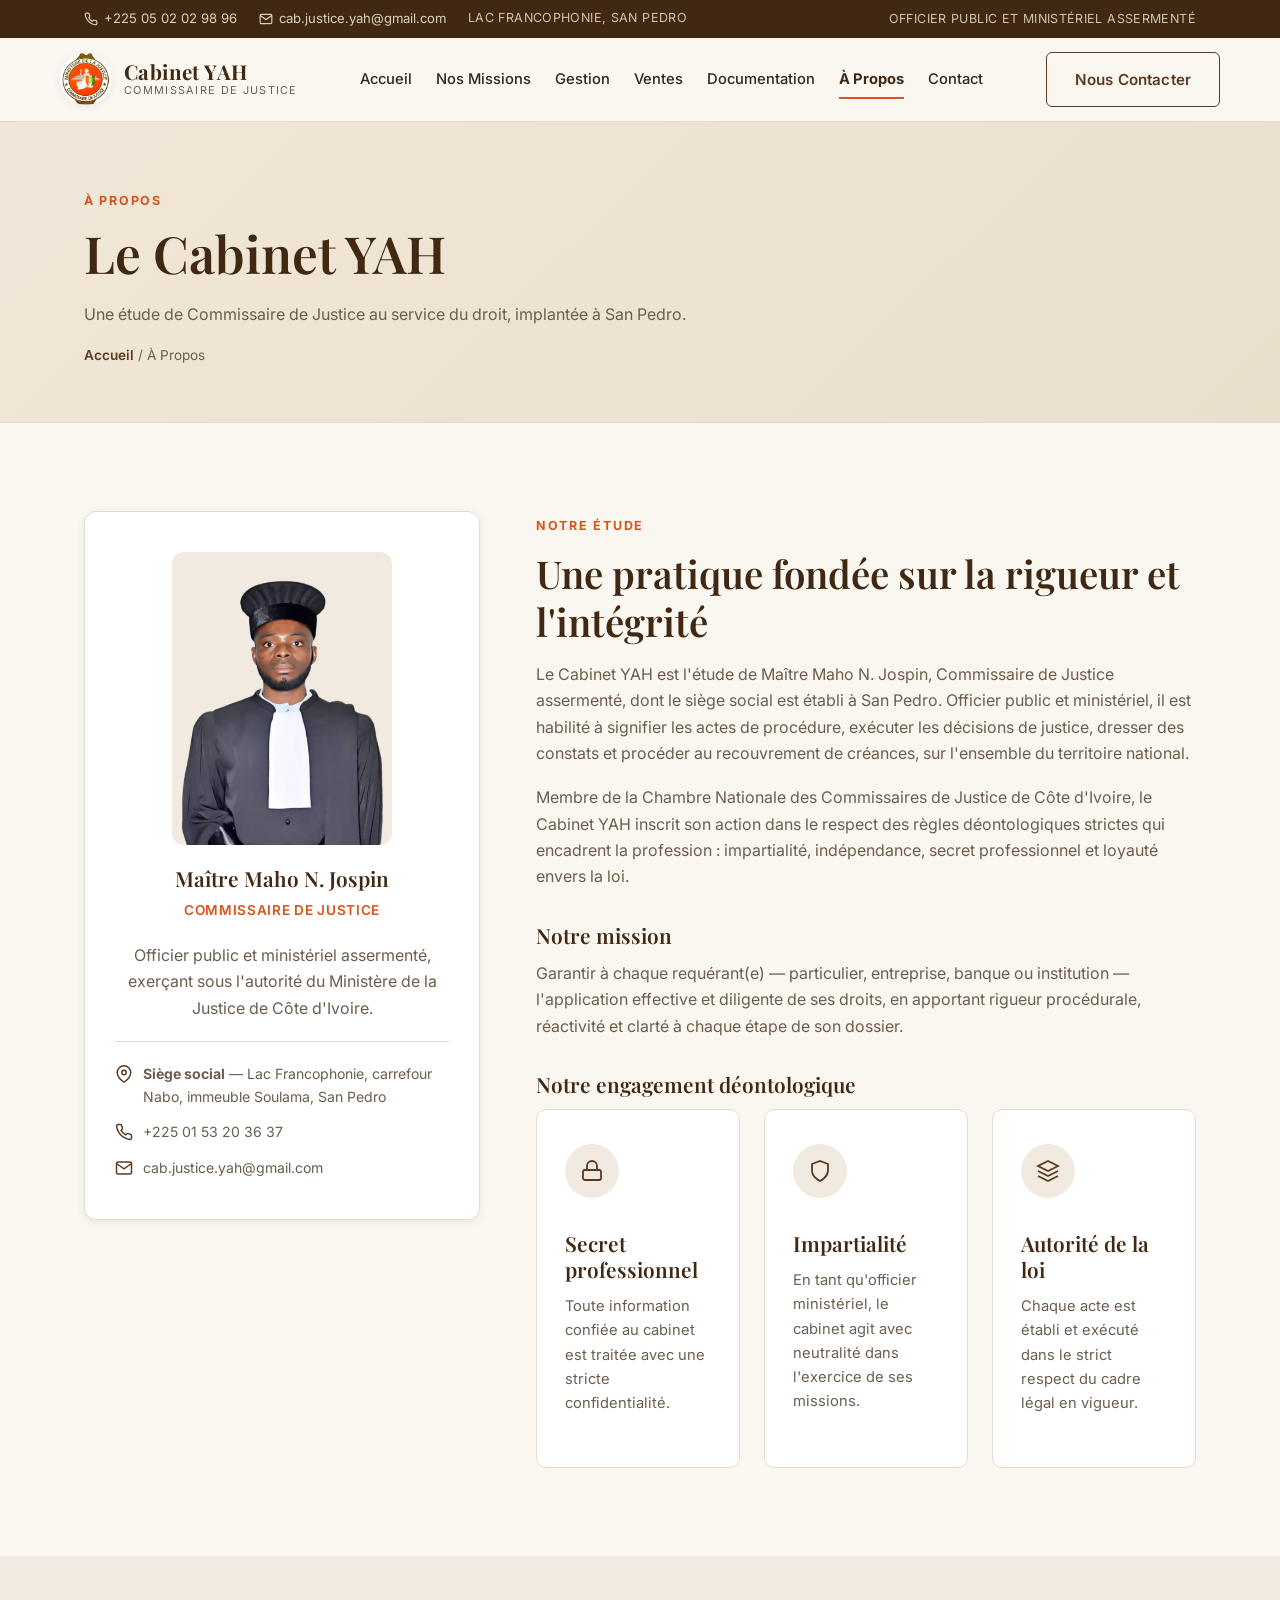
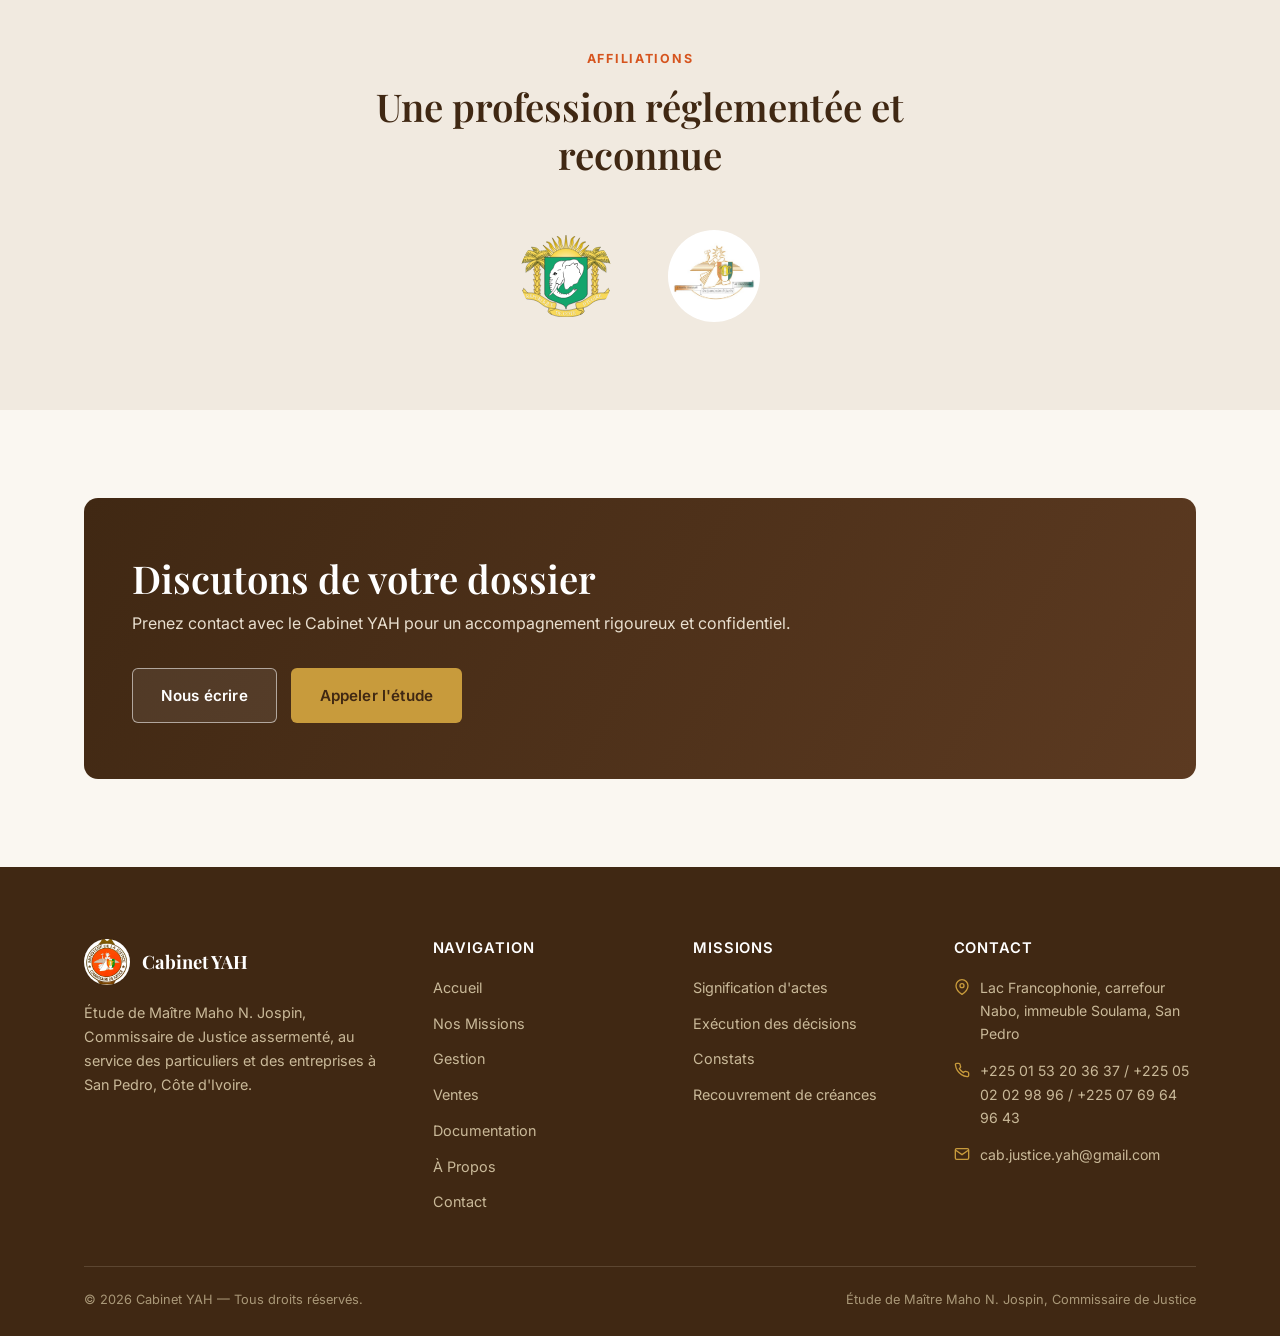
==== a-propos.html @ 153b2699 "Retire le hamburger du desktop et ajoute la page Gestion de Biens - Le menu horizontal redevient la " ====
<!DOCTYPE html>
<html lang="fr">
<head>
<meta charset="UTF-8">
<meta name="viewport" content="width=device-width, initial-scale=1.0">
<title>À Propos — Maître Maho N. Jospin, Commissaire de Justice | Cabinet YAH</title>
<meta name="description" content="Découvrez le Cabinet YAH et Maître Maho N. Jospin, Commissaire de Justice assermenté à San Pedro, membre de la Chambre Nationale des Commissaires de Justice de Côte d'Ivoire.">

<meta property="og:type" content="website">
<meta property="og:site_name" content="Cabinet YAH">
<meta property="og:locale" content="fr_CI">
<meta property="og:title" content="À Propos — Maître Maho N. Jospin, Commissaire de Justice | Cabinet YAH">
<meta property="og:description" content="Découvrez le Cabinet YAH et Maître Maho N. Jospin, Commissaire de Justice assermenté à San Pedro, membre de la Chambre Nationale des Commissaires de Justice de Côte d'Ivoire.">
<meta property="og:image" content="https://othni07.github.io/Cabinet_YAH/assets/img/sceau-ministere-justice.jpeg">
<meta property="og:url" content="https://othni07.github.io/Cabinet_YAH/a-propos.html">
<meta name="twitter:card" content="summary_large_image">
<meta name="twitter:title" content="À Propos — Maître Maho N. Jospin, Commissaire de Justice | Cabinet YAH">
<meta name="twitter:description" content="Découvrez le Cabinet YAH et Maître Maho N. Jospin, Commissaire de Justice assermenté à San Pedro, membre de la Chambre Nationale des Commissaires de Justice de Côte d'Ivoire.">
<meta name="twitter:image" content="https://othni07.github.io/Cabinet_YAH/assets/img/sceau-ministere-justice.jpeg">
<link rel="canonical" href="https://othni07.github.io/Cabinet_YAH/a-propos.html">

<link rel="preconnect" href="https://fonts.googleapis.com">
<link rel="preconnect" href="https://fonts.gstatic.com" crossorigin>
<link href="https://fonts.googleapis.com/css2?family=Playfair+Display:ital,wght@0,500;0,600;0,700;1,500&family=Inter:wght@400;500;600;700&display=swap" rel="stylesheet">

<link rel="icon" href="favicon.ico" sizes="any">
<link rel="icon" type="image/png" sizes="32x32" href="favicon-32x32.png">
<link rel="icon" type="image/png" sizes="16x16" href="favicon-16x16.png">
<link rel="apple-touch-icon" sizes="180x180" href="apple-touch-icon.png">
<link rel="stylesheet" href="css/style.css">
</head>
<body>

<div class="topbar">
  <div class="container">
    <div class="topbar__contacts">
      <a href="tel:+2250502029896">
        <svg width="14" height="14" viewBox="0 0 24 24" fill="none" stroke="currentColor" stroke-width="2"><path d="M22 16.92v3a2 2 0 0 1-2.18 2 19.79 19.79 0 0 1-8.63-3.07 19.5 19.5 0 0 1-6-6 19.79 19.79 0 0 1-3.07-8.67A2 2 0 0 1 4.11 2h3a2 2 0 0 1 2 1.72c.127.96.361 1.903.7 2.81a2 2 0 0 1-.45 2.11L8.09 9.91a16 16 0 0 0 6 6l1.27-1.27a2 2 0 0 1 2.11-.45c.907.339 1.85.573 2.81.7A2 2 0 0 1 22 16.92z"/></svg>
        +225 05 02 02 98 96
      </a>
      <a href="mailto:cab.justice.yah@gmail.com">
        <svg width="14" height="14" viewBox="0 0 24 24" fill="none" stroke="currentColor" stroke-width="2"><path d="M22 6l-10 7L2 6"/><rect x="2" y="4" width="20" height="16" rx="2"/></svg>
        cab.justice.yah@gmail.com
      </a>
      <span class="topbar__badge">Lac Francophonie, San Pedro</span>
    </div>
    <div class="topbar__badge">OFFICIER PUBLIC ET MINISTÉRIEL ASSERMENTÉ</div>
  </div>
</div>

<header class="header">
  <div class="container nav" id="siteNav">
    <a href="index.html" class="brand">
      <img src="assets/img/sceau-ministere-justice.jpeg" alt="Cabinet YAH — Commissaire de Justice" class="brand__seal">
      <span class="brand__text">
        <span class="brand__name">Cabinet YAH</span>
        <span class="brand__tagline">Commissaire de Justice</span>
      </span>
    </a>
    <nav class="nav__links">
      <a href="index.html">Accueil</a>
      <a href="missions.html">Nos Missions</a>
      <a href="gestion.html">Gestion</a>
      <a href="ventes.html">Ventes</a>
      <a href="documentation.html">Documentation</a>
      <a href="a-propos.html">À Propos</a>
      <a href="contact.html">Contact</a>
    </nav>
    <div class="nav__actions">
      <a href="contact.html" class="btn btn--outline">Nous Contacter</a>
    </div>
  </div>
</header>
<nav class="bottom-nav" aria-label="Navigation mobile">
  <div class="bottom-nav__list">
    <a href="index.html" class="bottom-nav__link">
      <svg width="20" height="20" viewBox="0 0 24 24" fill="none" stroke="currentColor" stroke-width="2"><path d="M3 9l9-7 9 7v11a2 2 0 0 1-2 2H5a2 2 0 0 1-2-2z"/><polyline points="9 22 9 12 15 12 15 22"/></svg>
      Accueil
    </a>
    <a href="missions.html" class="bottom-nav__link">
      <svg width="20" height="20" viewBox="0 0 24 24" fill="none" stroke="currentColor" stroke-width="2"><rect x="2" y="7" width="20" height="14" rx="2"/><path d="M16 21V5a2 2 0 0 0-2-2h-4a2 2 0 0 0-2 2v16"/></svg>
      Missions
    </a>
    <a href="gestion.html" class="bottom-nav__link">
      <svg width="20" height="20" viewBox="0 0 24 24" fill="none" stroke="currentColor" stroke-width="2"><path d="M21 2l-2 2m-7.61 7.61a5.5 5.5 0 1 1-7.778 7.778 5.5 5.5 0 0 1 7.777-7.777zm0 0L15.5 7.5m0 0l3 3L22 7l-3-3m-3.5 3.5L19 4"/></svg>
      Gestion
    </a>
    <a href="ventes.html" class="bottom-nav__link">
      <svg width="20" height="20" viewBox="0 0 24 24" fill="none" stroke="currentColor" stroke-width="2"><path d="M3 21h18"/><path d="M12 3v14"/><path d="M4 8l8-5 8 5"/><path d="M6 8v6M18 8v6"/></svg>
      Ventes
    </a>
    <a href="documentation.html" class="bottom-nav__link">
      <svg width="20" height="20" viewBox="0 0 24 24" fill="none" stroke="currentColor" stroke-width="2"><path d="M14 2H6a2 2 0 0 0-2 2v16a2 2 0 0 0 2 2h12a2 2 0 0 0 2-2V8z"/><polyline points="14 2 14 8 20 8"/><line x1="8" y1="13" x2="16" y2="13"/><line x1="8" y1="17" x2="16" y2="17"/></svg>
      Docs
    </a>
    <a href="a-propos.html" class="bottom-nav__link">
      <svg width="20" height="20" viewBox="0 0 24 24" fill="none" stroke="currentColor" stroke-width="2"><path d="M20 21v-2a4 4 0 0 0-4-4H8a4 4 0 0 0-4 4v2"/><circle cx="12" cy="7" r="4"/></svg>
      Propos
    </a>
    <a href="contact.html" class="bottom-nav__link">
      <svg width="20" height="20" viewBox="0 0 24 24" fill="none" stroke="currentColor" stroke-width="2"><path d="M22 16.92v3a2 2 0 0 1-2.18 2 19.79 19.79 0 0 1-8.63-3.07 19.5 19.5 0 0 1-6-6 19.79 19.79 0 0 1-3.07-8.67A2 2 0 0 1 4.11 2h3a2 2 0 0 1 2 1.72c.127.96.361 1.903.7 2.81a2 2 0 0 1-.45 2.11L8.09 9.91a16 16 0 0 0 6 6l1.27-1.27a2 2 0 0 1 2.11-.45c.907.339 1.85.573 2.81.7A2 2 0 0 1 22 16.92z"/></svg>
      Contact
    </a>
  </div>
</nav>


<section class="page-header">
  <div class="container">
    <span class="eyebrow">À Propos</span>
    <h1>Le Cabinet YAH</h1>
    <p style="max-width:640px; margin-top:16px;">Une étude de Commissaire de Justice au service du droit, implantée à San Pedro.</p>
    <div class="breadcrumb"><a href="index.html">Accueil</a> / À Propos</div>
  </div>
</section>

<section class="section">
  <div class="container about-hero">
    <div class="about-card reveal">
      <picture>
        <source srcset="assets/img/maho-jospin-portrait.webp" type="image/webp">
        <img src="assets/img/maho-jospin-portrait.jpg" alt="Maître Maho N. Jospin, Commissaire de Justice" loading="lazy">
      </picture>
      <h3>Maître Maho N. Jospin</h3>
      <p class="about-card__role">Commissaire de Justice</p>
      <p>Officier public et ministériel assermenté, exerçant sous l'autorité du Ministère de la Justice de Côte d'Ivoire.</p>
      <div class="about-card__info">
        <div>
          <svg width="18" height="18" viewBox="0 0 24 24" fill="none" stroke="currentColor" stroke-width="2"><path d="M21 10c0 7-9 13-9 13s-9-6-9-13a9 9 0 0 1 18 0z"/><circle cx="12" cy="10" r="3"/></svg>
          <span><strong>Siège social</strong> — Lac Francophonie, carrefour Nabo, immeuble Soulama, San Pedro</span>
        </div>
        <div>
          <svg width="18" height="18" viewBox="0 0 24 24" fill="none" stroke="currentColor" stroke-width="2"><path d="M22 16.92v3a2 2 0 0 1-2.18 2 19.79 19.79 0 0 1-8.63-3.07 19.5 19.5 0 0 1-6-6 19.79 19.79 0 0 1-3.07-8.67A2 2 0 0 1 4.11 2h3a2 2 0 0 1 2 1.72c.127.96.361 1.903.7 2.81a2 2 0 0 1-.45 2.11L8.09 9.91a16 16 0 0 0 6 6l1.27-1.27a2 2 0 0 1 2.11-.45c.907.339 1.85.573 2.81.7A2 2 0 0 1 22 16.92z"/></svg>
          <span>+225 01 53 20 36 37</span>
        </div>
        <div>
          <svg width="18" height="18" viewBox="0 0 24 24" fill="none" stroke="currentColor" stroke-width="2"><path d="M22 6l-10 7L2 6"/><rect x="2" y="4" width="20" height="16" rx="2"/></svg>
          <span>cab.justice.yah@gmail.com</span>
        </div>
      </div>
    </div>

    <div class="about-body reveal">
      <span class="eyebrow">Notre étude</span>
      <h2>Une pratique fondée sur la rigueur et l'intégrité</h2>
      <p>Le Cabinet YAH est l'étude de Maître Maho N. Jospin, Commissaire de Justice assermenté, dont le siège social est établi à San Pedro. Officier public et ministériel, il est habilité à signifier les actes de procédure, exécuter les décisions de justice, dresser des constats et procéder au recouvrement de créances, sur l'ensemble du territoire national.</p>
      <p>Membre de la Chambre Nationale des Commissaires de Justice de Côte d'Ivoire, le Cabinet YAH inscrit son action dans le respect des règles déontologiques strictes qui encadrent la profession : impartialité, indépendance, secret professionnel et loyauté envers la loi.</p>

      <h3>Notre mission</h3>
      <p>Garantir à chaque requérant(e) — particulier, entreprise, banque ou institution — l'application effective et diligente de ses droits, en apportant rigueur procédurale, réactivité et clarté à chaque étape de son dossier.</p>

      <h3>Notre engagement déontologique</h3>
      <div class="deontology">
        <div class="card">
          <div class="card__icon"><svg width="24" height="24" viewBox="0 0 24 24" fill="none" stroke="currentColor" stroke-width="1.8"><rect x="3" y="11" width="18" height="10" rx="2"/><path d="M7 11V7a5 5 0 0 1 10 0v4"/></svg></div>
          <h3>Secret professionnel</h3>
          <p>Toute information confiée au cabinet est traitée avec une stricte confidentialité.</p>
        </div>
        <div class="card">
          <div class="card__icon"><svg width="24" height="24" viewBox="0 0 24 24" fill="none" stroke="currentColor" stroke-width="1.8"><path d="M12 22s8-4 8-10V5l-8-3-8 3v7c0 6 8 10 8 10z"/></svg></div>
          <h3>Impartialité</h3>
          <p>En tant qu'officier ministériel, le cabinet agit avec neutralité dans l'exercice de ses missions.</p>
        </div>
        <div class="card">
          <div class="card__icon"><svg width="24" height="24" viewBox="0 0 24 24" fill="none" stroke="currentColor" stroke-width="1.8"><path d="M12 2L2 7l10 5 10-5-10-5z"/><path d="M2 17l10 5 10-5"/><path d="M2 12l10 5 10-5"/></svg></div>
          <h3>Autorité de la loi</h3>
          <p>Chaque acte est établi et exécuté dans le strict respect du cadre légal en vigueur.</p>
        </div>
      </div>
    </div>
  </div>
</section>

<section class="section section--alt">
  <div class="container">
    <div class="section-head reveal">
      <span class="eyebrow">Affiliations</span>
      <h2>Une profession réglementée et reconnue</h2>
    </div>
    <div class="affiliations reveal">
      <img src="assets/img/sceau-ministere-justice.svg" alt="Ministère de la Justice de Côte d'Ivoire" loading="lazy">
      <img src="assets/img/logo-chambre-nationale.jpeg" alt="Chambre Nationale des Commissaires de Justice de Côte d'Ivoire" loading="lazy">
    </div>
  </div>
</section>

<section class="section">
  <div class="container">
    <div class="cta-banner reveal">
      <div>
        <h2>Discutons de votre dossier</h2>
        <p>Prenez contact avec le Cabinet YAH pour un accompagnement rigoureux et confidentiel.</p>
      </div>
      <div class="cta-banner__actions">
        <a href="contact.html" class="btn btn--ghost-light">Nous écrire</a>
        <a href="tel:+2250153203637" class="btn" style="background:var(--color-accent); color:var(--color-primary-dark);">Appeler l'étude</a>
      </div>
    </div>
  </div>
</section>

<footer class="footer">
  <div class="container">
    <div class="footer__grid">
      <div>
        <div class="footer__brand">
          <img src="assets/img/sceau-ministere-justice.jpeg" alt="Cabinet YAH" loading="lazy">
          <strong>Cabinet YAH</strong>
        </div>
        <p>Étude de Maître Maho N. Jospin, Commissaire de Justice assermenté, au service des particuliers et des entreprises à San Pedro, Côte d'Ivoire.</p>
      </div>
      <div>
        <h4>Navigation</h4>
        <div class="footer__links">
          <a href="index.html">Accueil</a>
          <a href="missions.html">Nos Missions</a>
          <a href="gestion.html">Gestion</a>
          <a href="ventes.html">Ventes</a>
          <a href="documentation.html">Documentation</a>
          <a href="a-propos.html">À Propos</a>
          <a href="contact.html">Contact</a>
        </div>
      </div>
      <div>
        <h4>Missions</h4>
        <div class="footer__links">
          <a href="missions.html#signification">Signification d'actes</a>
          <a href="missions.html#execution">Exécution des décisions</a>
          <a href="missions.html#constats">Constats</a>
          <a href="missions.html#recouvrement">Recouvrement de créances</a>
        </div>
      </div>
      <div>
        <h4>Contact</h4>
        <ul class="footer__contact">
          <li><svg width="16" height="16" viewBox="0 0 24 24" fill="none" stroke="currentColor" stroke-width="2"><path d="M21 10c0 7-9 13-9 13s-9-6-9-13a9 9 0 0 1 18 0z"/><circle cx="12" cy="10" r="3"/></svg> Lac Francophonie, carrefour Nabo, immeuble Soulama, San Pedro</li>
          <li><svg width="16" height="16" viewBox="0 0 24 24" fill="none" stroke="currentColor" stroke-width="2"><path d="M22 16.92v3a2 2 0 0 1-2.18 2 19.79 19.79 0 0 1-8.63-3.07 19.5 19.5 0 0 1-6-6 19.79 19.79 0 0 1-3.07-8.67A2 2 0 0 1 4.11 2h3a2 2 0 0 1 2 1.72c.127.96.361 1.903.7 2.81a2 2 0 0 1-.45 2.11L8.09 9.91a16 16 0 0 0 6 6l1.27-1.27a2 2 0 0 1 2.11-.45c.907.339 1.85.573 2.81.7A2 2 0 0 1 22 16.92z"/></svg> +225 01 53 20 36 37 / +225 05 02 02 98 96 / +225 07 69 64 96 43</li>
          <li><svg width="16" height="16" viewBox="0 0 24 24" fill="none" stroke="currentColor" stroke-width="2"><path d="M22 6l-10 7L2 6"/><rect x="2" y="4" width="20" height="16" rx="2"/></svg> cab.justice.yah@gmail.com</li>
        </ul>
      </div>
    </div>
    <div class="footer__bottom">
      <span>© <span id="year"></span> Cabinet YAH — Tous droits réservés.</span>
      <span>Étude de Maître Maho N. Jospin, Commissaire de Justice</span>
    </div>
  </div>
</footer>

<script src="js/main.js"></script>
</body>
</html>
---- css/style.css ----
/* =========================================================
   Cabinet YAH — Étude de Commissaire de Justice
   Feuille de style principale
   (polices Google Fonts chargées via <link> dans le <head> de chaque page)
   ========================================================= */

:root {
  /* Palette inspirée de la carte de visite du cabinet */
  --color-bg: #FAF7F1;
  --color-bg-alt: #F1EAE0;
  --color-surface: #FFFFFF;
  --color-primary: #5C3A21;
  --color-primary-dark: #402813;
  --color-primary-light: #7A5233;
  --color-accent: #C89B3C;
  --color-accent-orange: #D6541E;
  --color-green: #148B4B;
  --color-text: #2E2620;
  --color-text-muted: #6B5E4F;
  --color-border: #E3DACB;

  --font-heading: 'Playfair Display', Georgia, serif;
  --font-body: 'Inter', -apple-system, BlinkMacSystemFont, 'Segoe UI', sans-serif;

  --container-w: 1160px;
  --radius: 6px;
  --shadow-sm: 0 2px 8px rgba(64, 40, 19, 0.08);
  --shadow-md: 0 8px 30px rgba(64, 40, 19, 0.12);
  --transition: 0.25s ease;
}

* { box-sizing: border-box; margin: 0; padding: 0; }

html { scroll-behavior: smooth; }

body {
  font-family: var(--font-body);
  color: var(--color-text);
  background: var(--color-bg);
  line-height: 1.65;
  -webkit-font-smoothing: antialiased;
}

img { max-width: 100%; display: block; }

a { color: inherit; text-decoration: none; }

ul { list-style: none; }

.container {
  width: 100%;
  max-width: var(--container-w);
  margin: 0 auto;
  padding: 0 24px;
}

h1, h2, h3, h4 {
  font-family: var(--font-heading);
  color: var(--color-primary-dark);
  font-weight: 600;
  line-height: 1.25;
}

h1 { font-size: clamp(2.2rem, 4vw, 3.4rem); }
h2 { font-size: clamp(1.7rem, 3vw, 2.4rem); }
h3 { font-size: 1.3rem; }

p { color: var(--color-text-muted); }

.eyebrow {
  display: inline-block;
  font-family: var(--font-body);
  font-size: 0.78rem;
  font-weight: 700;
  letter-spacing: 0.14em;
  text-transform: uppercase;
  color: var(--color-accent-orange);
  margin-bottom: 12px;
}

.section {
  padding: 88px 0;
}

.section--alt {
  background: var(--color-bg-alt);
}

.section-head {
  max-width: 640px;
  margin: 0 auto 52px;
  text-align: center;
}

.section-head p { margin-top: 14px; }

/* ---------- Buttons ---------- */
.btn {
  display: inline-flex;
  align-items: center;
  gap: 8px;
  padding: 14px 28px;
  border-radius: var(--radius);
  font-family: var(--font-body);
  font-weight: 600;
  font-size: 0.95rem;
  letter-spacing: 0.01em;
  border: 1px solid transparent;
  cursor: pointer;
  transition: all var(--transition), transform 0.25s ease, box-shadow 0.25s ease;
}
.btn:hover { transform: translateY(-3px); box-shadow: var(--shadow-md); }
.btn:active { transform: translateY(-1px); }

.btn--primary {
  background: var(--color-primary);
  color: #fff;
}
.btn--primary:hover { background: var(--color-primary-dark); }

.btn--outline {
  background: transparent;
  border-color: var(--color-primary);
  color: var(--color-primary);
}
.btn--outline:hover { background: var(--color-primary); color: #fff; }

.btn--ghost-light {
  background: rgba(255,255,255,0.08);
  border-color: rgba(255,255,255,0.55);
  color: #fff;
}
.btn--ghost-light:hover { background: rgba(255,255,255,0.18); }

/* ---------- Top info bar ---------- */
.topbar {
  background: var(--color-primary-dark);
  color: #E9DFCF;
  font-size: 0.82rem;
}
.topbar .container {
  display: flex;
  justify-content: space-between;
  align-items: center;
  padding-top: 8px;
  padding-bottom: 8px;
  gap: 16px;
  flex-wrap: wrap;
}
.topbar__contacts { display: flex; gap: 22px; flex-wrap: wrap; }
.topbar__contacts a { display: inline-flex; align-items: center; gap: 6px; opacity: 0.92; transition: opacity var(--transition); }
.topbar__contacts a:hover { opacity: 1; color: var(--color-accent); }
.topbar__badge { opacity: 0.85; letter-spacing: 0.03em; font-size: 0.78rem; text-transform: uppercase; }

/* ---------- Header / Nav ---------- */
.header {
  position: sticky;
  top: 0;
  z-index: 100;
  background: rgba(250, 247, 241, 0.92);
  backdrop-filter: blur(8px);
  border-bottom: 1px solid var(--color-border);
  transition: box-shadow 0.3s ease, padding 0.3s ease;
}
.header.is-scrolled { box-shadow: var(--shadow-sm); }
.header.is-scrolled .nav { padding: 8px 0; }
.header.is-scrolled .brand__seal { width: 42px; height: 42px; }

.nav {
  display: flex;
  align-items: center;
  justify-content: space-between;
  padding: 14px 0;
  transition: padding 0.3s ease;
}

.brand {
  display: flex;
  align-items: center;
  gap: 12px;
}
.brand__seal {
  width: 52px;
  height: 52px;
  border-radius: 50%;
  object-fit: cover;
  box-shadow: var(--shadow-sm);
  transition: width 0.3s ease, height 0.3s ease, transform 0.4s ease;
}
.brand:hover .brand__seal { transform: rotate(-8deg) scale(1.05); }
.brand__text { display: flex; flex-direction: column; line-height: 1.1; }
.brand__name {
  font-family: var(--font-heading);
  font-weight: 700;
  font-size: 1.28rem;
  color: var(--color-primary-dark);
  letter-spacing: 0.02em;
}
.brand__tagline {
  font-size: 0.68rem;
  letter-spacing: 0.12em;
  text-transform: uppercase;
  color: var(--color-text-muted);
  margin-top: 2px;
}

.nav__links {
  display: flex;
  align-items: center;
  gap: 24px;
}
.nav__links a {
  font-size: 0.92rem;
  font-weight: 500;
  color: var(--color-text);
  position: relative;
  padding: 4px 0;
  transition: color var(--transition);
}
.nav__links a::before {
  content: '';
  position: absolute;
  left: 0; right: 100%; bottom: -4px;
  height: 2px;
  background: var(--color-primary);
  transition: right 0.28s ease;
}
.nav__links a:hover::before { right: 0; }
.nav__links a:hover { color: var(--color-primary); }
.nav__links a.active { color: var(--color-primary-dark); font-weight: 700; }
.nav__links a.active::after {
  content: '';
  position: absolute;
  left: 0; right: 0; bottom: -4px;
  height: 2px;
  background: var(--color-accent-orange);
}
.nav__links a.active::before { display: none; }

.nav__actions { display: flex; align-items: center; gap: 18px; }

/* ---------- Hero ---------- */
.hero {
  position: relative;
  overflow: hidden;
  background: linear-gradient(135deg, #FAF7F1 0%, #F1E7D8 55%, #EADFCB 100%);
  background-size: 200% 200%;
  padding: 90px 0 100px;
  animation: heroGradient 16s ease infinite;
}
.hero__watermark {
  position: absolute;
  right: -60px;
  top: 50%;
  width: 480px;
  opacity: 0.07;
  pointer-events: none;
  animation: floatWatermark 8s ease-in-out infinite;
}
.hero .container {
  display: grid;
  grid-template-columns: 1.15fr 0.85fr;
  gap: 56px;
  align-items: center;
  position: relative;
  z-index: 1;
}
.hero__subtitle {
  font-size: 1.08rem;
  margin: 20px 0 34px;
  max-width: 520px;
}
.hero__actions { display: flex; gap: 16px; flex-wrap: wrap; }

.hero .eyebrow,
.hero h1,
.hero__subtitle,
.hero__actions,
.hero__panel {
  opacity: 0;
  animation: fadeInUp 0.75s ease forwards;
}
.hero .eyebrow { animation-delay: 0.05s; }
.hero h1 { animation-delay: 0.16s; }
.hero__subtitle { animation-delay: 0.3s; }
.hero__actions { animation-delay: 0.44s; }
.hero__panel { animation-delay: 0.36s; }

@keyframes fadeInUp {
  from { opacity: 0; transform: translateY(22px); }
  to { opacity: 1; transform: translateY(0); }
}
@keyframes floatWatermark {
  0%, 100% { transform: translateY(-50%) translateY(0); }
  50% { transform: translateY(-50%) translateY(-16px); }
}
@keyframes heroGradient {
  0%, 100% { background-position: 0% 50%; }
  50% { background-position: 100% 50%; }
}

.hero__panel {
  background: var(--color-surface);
  border: 1px solid var(--color-border);
  border-radius: 12px;
  padding: 36px 32px;
  box-shadow: var(--shadow-md);
  position: relative;
}
.hero__panel::before {
  content: '';
  position: absolute;
  inset: 10px;
  border: 1px solid var(--color-accent);
  border-radius: 8px;
  opacity: 0.35;
  pointer-events: none;
}
.hero__panel img {
  width: 100%;
  max-width: 160px;
  aspect-ratio: 3 / 4;
  margin: 0 auto 18px;
  border-radius: 10px;
  background: var(--color-bg-alt);
  object-fit: cover;
  object-position: top center;
}
.hero__panel h3 {
  text-align: center;
  font-size: 1.15rem;
}
.hero__panel-role {
  text-align: center;
  color: var(--color-accent-orange);
  font-weight: 600;
  font-size: 0.85rem;
  letter-spacing: 0.05em;
  text-transform: uppercase;
  margin: 6px 0 20px;
}
.hero__panel-list { display: flex; flex-direction: column; gap: 12px; }
.hero__panel-list li {
  display: flex;
  gap: 10px;
  align-items: flex-start;
  font-size: 0.88rem;
  color: var(--color-text-muted);
}
.hero__panel-list svg { flex-shrink: 0; margin-top: 2px; color: var(--color-accent-orange); }

/* ---------- Trust bar ---------- */
.trustbar {
  background: var(--color-primary-dark);
  padding: 26px 0;
}
.trustbar .container {
  display: flex;
  align-items: center;
  justify-content: center;
  gap: 48px;
  flex-wrap: wrap;
}
.trustbar__item {
  display: flex;
  align-items: center;
  gap: 12px;
  color: #E9DFCF;
  font-size: 0.86rem;
  font-weight: 500;
}
.trustbar__item img { width: 34px; height: 34px; border-radius: 50%; object-fit: cover; }

/* ---------- Intro split ---------- */
.split {
  display: grid;
  grid-template-columns: 0.9fr 1.1fr;
  gap: 64px;
  align-items: center;
}
.split__media {
  background: var(--color-surface);
  border: 1px solid var(--color-border);
  border-radius: 12px;
  padding: 48px;
  display: flex;
  align-items: center;
  justify-content: center;
  box-shadow: var(--shadow-sm);
}
.split__media img { width: 100%; max-width: 260px; }
.split__body h2 { margin-bottom: 18px; }
.split__body p { margin-bottom: 16px; }
.split__list { margin-top: 22px; display: flex; flex-direction: column; gap: 14px; }
.split__list li { display: flex; gap: 12px; align-items: flex-start; color: var(--color-text); font-weight: 500; }
.split__list svg { flex-shrink: 0; margin-top: 3px; color: var(--color-green); }

/* ---------- Cards grid (services) ---------- */
.grid {
  display: grid;
  grid-template-columns: repeat(3, 1fr);
  gap: 28px;
}
.card {
  background: var(--color-surface);
  border: 1px solid var(--color-border);
  border-radius: 10px;
  padding: 34px 28px;
  transition: transform var(--transition), box-shadow var(--transition), border-color var(--transition);
}
.card:hover {
  transform: translateY(-6px);
  box-shadow: var(--shadow-md);
  border-color: var(--color-accent);
}
.card__icon {
  width: 54px;
  height: 54px;
  border-radius: 50%;
  background: var(--color-bg-alt);
  display: flex;
  align-items: center;
  justify-content: center;
  color: var(--color-primary);
  margin-bottom: 20px;
  transition: transform 0.35s ease, background 0.35s ease, color 0.35s ease;
}
.card:hover .card__icon {
  transform: scale(1.1) rotate(-6deg);
  background: var(--color-primary);
  color: #fff;
}
.card h3 { margin-bottom: 10px; }
.card p { font-size: 0.92rem; margin-bottom: 16px; }
.card__link { font-size: 0.86rem; font-weight: 600; color: var(--color-accent-orange); display: inline-flex; align-items: center; gap: 6px; transition: gap 0.25s ease; }
.card__link:hover { text-decoration: underline; gap: 10px; }

/* ---------- Values ---------- */
.values {
  display: grid;
  grid-template-columns: repeat(4, 1fr);
  gap: 28px;
}
.value {
  text-align: center;
  padding: 20px;
}
.value__icon {
  width: 64px;
  height: 64px;
  margin: 0 auto 18px;
  border-radius: 50%;
  border: 1px solid var(--color-accent);
  display: flex;
  align-items: center;
  justify-content: center;
  color: var(--color-accent-orange);
  transition: transform 0.35s ease, background 0.35s ease, box-shadow 0.35s ease;
}
.value:hover .value__icon {
  transform: scale(1.1);
  background: var(--color-accent-orange);
  color: #fff;
  box-shadow: var(--shadow-sm);
}
.value h3 { font-size: 1.08rem; margin-bottom: 8px; }
.value p { font-size: 0.88rem; }

/* ---------- CTA banner ---------- */
.cta-banner {
  background: linear-gradient(120deg, var(--color-primary-dark), var(--color-primary), var(--color-primary-dark));
  background-size: 200% 200%;
  animation: heroGradient 10s ease infinite;
  border-radius: 14px;
  padding: 56px 48px;
  display: flex;
  align-items: center;
  justify-content: space-between;
  gap: 32px;
  flex-wrap: wrap;
}
.cta-banner h2 { color: #fff; margin-bottom: 8px; }
.cta-banner p { color: #E9DFCF; }
.cta-banner__actions { display: flex; gap: 14px; flex-wrap: wrap; }

/* ---------- Featured service banner ---------- */
.featured-service {
  display: flex;
  align-items: center;
  gap: 40px;
  background: linear-gradient(135deg, var(--color-primary-dark), var(--color-primary));
  border-radius: 16px;
  padding: 48px;
}
.featured-service__icon {
  flex-shrink: 0;
  width: 84px;
  height: 84px;
  border-radius: 50%;
  background: rgba(255, 255, 255, 0.12);
  display: flex;
  align-items: center;
  justify-content: center;
  color: var(--color-accent);
}
.featured-service__body .eyebrow { color: var(--color-accent); }
.featured-service__body h2 { color: #fff; margin: 10px 0 14px; }
.featured-service__body p { color: #E9DFCF; margin-bottom: 24px; max-width: 620px; }

/* ---------- Page header (interior pages) ---------- */
.page-header {
  background: linear-gradient(135deg, #F1E7D8, #EADFCB);
  padding: 64px 0 56px;
  border-bottom: 1px solid var(--color-border);
}
.page-header .eyebrow { margin-bottom: 10px; }
.breadcrumb {
  margin-top: 16px;
  font-size: 0.85rem;
  color: var(--color-text-muted);
}
.breadcrumb a { color: var(--color-primary); font-weight: 600; }

/* ---------- Documentation articles (chargés dynamiquement) ---------- */
.doc-article + .doc-article {
  margin-top: 56px;
  padding-top: 56px;
  border-top: 1px solid var(--color-border);
}
.doc-article__date {
  font-size: 0.82rem;
  color: var(--color-text-muted);
  text-transform: uppercase;
  letter-spacing: 0.04em;
  margin-top: -8px;
  margin-bottom: 20px;
}

/* ---------- Empty state (ventes) ---------- */
.empty-state {
  max-width: 560px;
  margin: 0 auto;
  text-align: center;
  background: var(--color-surface);
  border: 1px dashed var(--color-border);
  border-radius: 12px;
  padding: 56px 40px;
}
.empty-state__icon {
  width: 68px;
  height: 68px;
  margin: 0 auto 22px;
  border-radius: 50%;
  background: var(--color-bg-alt);
  color: var(--color-accent-orange);
  display: flex;
  align-items: center;
  justify-content: center;
}
.empty-state h3 { margin-bottom: 12px; }
.empty-state p { margin-bottom: 26px; }

/* ---------- Sale item cards (ventes) ---------- */
.grid--2 { grid-template-columns: repeat(2, 1fr); max-width: 860px; margin: 0 auto; }
.sale-card {
  background: var(--color-surface);
  border: 1px solid var(--color-border);
  border-radius: 10px;
  overflow: hidden;
  display: flex;
  flex-direction: column;
  transition: transform var(--transition), box-shadow var(--transition), border-color var(--transition);
}
.sale-card:hover {
  transform: translateY(-6px);
  box-shadow: var(--shadow-md);
  border-color: var(--color-accent);
}
.sale-card__media {
  position: relative;
  height: 170px;
  background: var(--color-bg-alt);
}
.sale-card__media img { width: 100%; height: 100%; object-fit: cover; display: block; }
.sale-card__type {
  position: absolute;
  top: 12px;
  left: 12px;
  background: var(--color-primary-dark);
  color: #fff;
  font-size: 0.7rem;
  font-weight: 700;
  letter-spacing: 0.04em;
  text-transform: uppercase;
  padding: 5px 11px;
  border-radius: 20px;
}
.sale-card__body {
  padding: 26px 24px;
  display: flex;
  flex-direction: column;
  flex: 1;
}
.sale-card__body h3 { margin-bottom: 8px; }
.sale-card__body p { font-size: 0.9rem; }
.sale-card__meta {
  display: flex;
  justify-content: space-between;
  margin: 18px 0 22px;
  padding-top: 18px;
  border-top: 1px solid var(--color-border);
}
.sale-card__meta div { display: flex; flex-direction: column; gap: 4px; }
.sale-card__meta strong { font-size: 0.7rem; font-weight: 600; text-transform: uppercase; letter-spacing: 0.04em; color: var(--color-text-muted); }
.sale-card__meta span { font-weight: 700; color: var(--color-primary-dark); }
.sale-card__body .btn { margin-top: auto; }
.sale-note {
  text-align: center;
  font-size: 0.82rem;
  color: var(--color-text-muted);
  font-style: italic;
  margin-bottom: 32px;
}

/* ---------- Missions list ---------- */
.mission {
  display: grid;
  grid-template-columns: 90px 1fr;
  gap: 28px;
  padding: 36px 0;
  border-bottom: 1px solid var(--color-border);
}
.mission:last-child { border-bottom: none; }
.mission:hover .mission__num { color: var(--color-accent-orange); transform: translateX(4px); }
.mission__num {
  font-family: var(--font-heading);
  font-size: 2.4rem;
  color: var(--color-accent);
  font-weight: 700;
  line-height: 1;
  display: inline-block;
  transition: color 0.3s ease, transform 0.3s ease;
}
.mission h3 { margin-bottom: 10px; }
.mission p { margin-bottom: 12px; }
.mission ul { display: flex; flex-direction: column; gap: 8px; }
.mission .card__link { margin-top: 14px; }
.mission ul li {
  display: flex;
  gap: 10px;
  font-size: 0.92rem;
  color: var(--color-text-muted);
}
.mission ul li svg { flex-shrink: 0; margin-top: 4px; color: var(--color-green); }

/* ---------- About page ---------- */
.about-hero {
  display: grid;
  grid-template-columns: 0.75fr 1.25fr;
  gap: 56px;
  align-items: start;
}
.about-card {
  background: var(--color-surface);
  border: 1px solid var(--color-border);
  border-radius: 12px;
  padding: 40px 30px;
  text-align: center;
  box-shadow: var(--shadow-sm);
  position: sticky;
  top: 100px;
}
.about-card img {
  width: 100%;
  max-width: 220px;
  aspect-ratio: 3 / 4;
  margin: 0 auto 20px;
  border-radius: 12px;
  background: var(--color-bg-alt);
  object-fit: cover;
  object-position: top center;
}
.about-card__role { color: var(--color-accent-orange); font-size: 0.85rem; font-weight: 600; text-transform: uppercase; letter-spacing: 0.05em; margin: 8px 0 20px; }
.about-card__info { text-align: left; display: flex; flex-direction: column; gap: 12px; font-size: 0.88rem; margin-top: 20px; border-top: 1px solid var(--color-border); padding-top: 20px; }
.about-card__info div { display: flex; gap: 10px; align-items: flex-start; color: var(--color-text-muted); }
.about-card__info svg { flex-shrink: 0; margin-top: 3px; color: var(--color-primary); }

.about-body h2 { margin-bottom: 16px; }
.about-body p { margin-bottom: 18px; }
.about-body h3 { margin: 32px 0 12px; }

.affiliations {
  display: flex;
  align-items: center;
  justify-content: center;
  gap: 56px;
  flex-wrap: wrap;
  margin-top: 20px;
}
.affiliations img {
  width: 92px;
  height: 92px;
  object-fit: contain;
  border-radius: 50%;
  filter: grayscale(15%);
  transition: transform 0.35s ease, filter 0.35s ease, box-shadow 0.35s ease;
}
.affiliations img:hover {
  transform: translateY(-6px) scale(1.06);
  filter: grayscale(0%);
  box-shadow: var(--shadow-md);
}

.deontology {
  display: grid;
  grid-template-columns: repeat(3, 1fr);
  gap: 24px;
}
.deontology .card p { color: var(--color-text-muted); }

/* ---------- Contact page ---------- */
.contact-grid {
  display: grid;
  grid-template-columns: 0.85fr 1.15fr;
  gap: 48px;
  align-items: stretch;
}
.contact-grid > .reveal {
  display: flex;
  flex-direction: column;
}
.contact-info {
  background: var(--color-surface);
  border: 1px solid var(--color-border);
  border-radius: 12px;
  padding: 40px 32px;
  box-shadow: var(--shadow-sm);
  display: flex;
  flex-direction: column;
  flex: 1;
}
.contact-info h3 { margin-bottom: 22px; }
.contact-info__item {
  display: flex;
  gap: 16px;
  align-items: flex-start;
  margin-bottom: 24px;
}
.contact-info__item svg {
  flex-shrink: 0;
  width: 40px;
  height: 40px;
  border-radius: 50%;
  background: var(--color-bg-alt);
  color: var(--color-primary);
  padding: 10px;
}
.contact-info__item strong { display: block; margin-bottom: 4px; color: var(--color-primary-dark); }
.contact-info__item a, .contact-info__item span { font-size: 0.92rem; color: var(--color-text-muted); }
.contact-info__item a:hover { color: var(--color-accent-orange); }

.map-embed {
  margin-top: 28px;
  border-radius: 10px;
  overflow: hidden;
  border: 1px solid var(--color-border);
  flex: 1;
  display: flex;
}
.map-embed iframe { width: 100%; height: 220px; flex: 1; border: 0; display: block; }

.form-card {
  background: var(--color-surface);
  border: 1px solid var(--color-border);
  border-radius: 12px;
  padding: 44px 40px;
  box-shadow: var(--shadow-sm);
  display: flex;
  flex-direction: column;
  flex: 1;
}
.form-card form { display: flex; flex-direction: column; flex: 1; }
.form-card .field--grow { flex: 1; display: flex; flex-direction: column; }
.form-card .field--grow textarea { flex: 1; min-height: 130px; }
.form-row { display: grid; grid-template-columns: 1fr 1fr; gap: 20px; }
.field { margin-bottom: 20px; }
.field label {
  display: block;
  font-size: 0.85rem;
  font-weight: 600;
  color: var(--color-primary-dark);
  margin-bottom: 8px;
}
.field input, .field select, .field textarea {
  width: 100%;
  padding: 13px 16px;
  border: 1px solid var(--color-border);
  border-radius: var(--radius);
  font-family: var(--font-body);
  font-size: 0.94rem;
  background: var(--color-bg);
  color: var(--color-text);
  transition: border-color var(--transition);
}
.field input:focus, .field select:focus, .field textarea:focus {
  outline: none;
  border-color: var(--color-primary);
}
.field textarea { resize: vertical; min-height: 130px; }
.form-note { font-size: 0.8rem; color: var(--color-text-muted); margin-top: 14px; }
.form-success {
  display: none;
  background: #F0F7F2;
  border: 1px solid var(--color-green);
  color: #14532D;
  padding: 16px 20px;
  border-radius: var(--radius);
  margin-bottom: 24px;
  font-size: 0.9rem;
}
.form-success.show { display: block; }

.contact-method {
  display: flex;
  gap: 10px;
  margin-bottom: 22px;
  padding: 5px;
  background: var(--color-bg-alt);
  border-radius: var(--radius);
  border: 1px solid var(--color-border);
}
.contact-method__btn {
  flex: 1;
  display: inline-flex;
  align-items: center;
  justify-content: center;
  gap: 8px;
  padding: 11px 14px;
  border: none;
  border-radius: 4px;
  background: transparent;
  color: var(--color-text-muted);
  font-family: var(--font-body);
  font-size: 0.86rem;
  font-weight: 600;
  cursor: pointer;
  transition: all 0.25s ease;
}
.contact-method__btn:hover { color: var(--color-primary); }
.contact-method__btn.is-active {
  background: var(--color-surface);
  color: var(--color-primary-dark);
  box-shadow: var(--shadow-sm);
}

/* ---------- Footer ---------- */
.footer {
  background: var(--color-primary-dark);
  color: #D9CBB4;
  padding: 72px 0 0;
}
.footer__grid {
  display: grid;
  grid-template-columns: 1.4fr 1fr 1fr 1.1fr;
  gap: 40px;
  padding-bottom: 52px;
  border-bottom: 1px solid rgba(217, 203, 180, 0.18);
}
.footer__brand { display: flex; gap: 12px; align-items: center; margin-bottom: 16px; }
.footer__brand img { width: 46px; height: 46px; border-radius: 50%; }
.footer__brand strong { font-family: var(--font-heading); font-size: 1.15rem; color: #fff; }
.footer p { color: #C9B999; font-size: 0.9rem; }
.footer h4 { color: #fff; font-family: var(--font-body); font-size: 0.92rem; letter-spacing: 0.06em; text-transform: uppercase; margin-bottom: 18px; }
.footer__links { display: flex; flex-direction: column; gap: 12px; }
.footer__links a { font-size: 0.9rem; color: #C9B999; transition: color var(--transition); }
.footer__links a:hover { color: var(--color-accent); }
.footer__contact { display: flex; flex-direction: column; gap: 14px; }
.footer__contact li { display: flex; gap: 10px; align-items: flex-start; font-size: 0.88rem; color: #C9B999; }
.footer__contact svg { flex-shrink: 0; margin-top: 3px; color: var(--color-accent); }
.footer__bottom {
  padding: 22px 0 26px;
  display: flex;
  justify-content: space-between;
  align-items: center;
  font-size: 0.8rem;
  color: #A99878;
  flex-wrap: wrap;
  gap: 10px;
}

/* ---------- Reveal animation ---------- */
.reveal { opacity: 0; transform: translateY(18px); transition: opacity 0.6s ease, transform 0.6s ease; }
.reveal.is-visible { opacity: 1; transform: translateY(0); }

/* Cascade delay for grouped elements revealing together */
.grid .card:nth-child(1), .values .value:nth-child(1), .deontology .card:nth-child(1) { transition-delay: 0s; }
.grid .card:nth-child(2), .values .value:nth-child(2), .deontology .card:nth-child(2) { transition-delay: 0.1s; }
.grid .card:nth-child(3), .values .value:nth-child(3), .deontology .card:nth-child(3) { transition-delay: 0.2s; }
.grid .card:nth-child(4), .values .value:nth-child(4) { transition-delay: 0.3s; }
.grid .card:nth-child(5) { transition-delay: 0.4s; }
.grid .card:nth-child(6) { transition-delay: 0.5s; }

.mission:nth-of-type(1) { transition-delay: 0s; }
.mission:nth-of-type(2) { transition-delay: 0.08s; }
.mission:nth-of-type(3) { transition-delay: 0.16s; }
.mission:nth-of-type(4) { transition-delay: 0.24s; }
.mission:nth-of-type(5) { transition-delay: 0.32s; }
.mission:nth-of-type(6) { transition-delay: 0.4s; }
.mission:nth-of-type(7) { transition-delay: 0.48s; }
.mission:nth-of-type(8) { transition-delay: 0.56s; }
.mission:nth-of-type(9) { transition-delay: 0.64s; }

.trustbar__item:nth-child(1) { transition-delay: 0s; }
.trustbar__item:nth-child(2) { transition-delay: 0.12s; }
.trustbar__item:nth-child(3) { transition-delay: 0.24s; }

/* ---------- Back to top ---------- */
.back-to-top {
  position: fixed;
  right: 24px;
  bottom: 24px;
  width: 48px;
  height: 48px;
  border-radius: 50%;
  background: var(--color-primary);
  color: #fff;
  border: none;
  display: flex;
  align-items: center;
  justify-content: center;
  cursor: pointer;
  box-shadow: var(--shadow-md);
  opacity: 0;
  visibility: hidden;
  transform: translateY(12px);
  transition: opacity 0.3s ease, transform 0.3s ease, visibility 0.3s, background 0.3s ease;
  z-index: 90;
}
.back-to-top.is-visible { opacity: 1; visibility: visible; transform: translateY(0); }
.back-to-top:hover { background: var(--color-primary-dark); transform: translateY(-4px); }

/* ---------- Bottom navigation (mobile) ---------- */
.bottom-nav {
  display: none;
  position: fixed;
  left: 0; right: 0; bottom: 0;
  z-index: 100;
  background: var(--color-surface);
  border-top: 1px solid var(--color-border);
  box-shadow: 0 -6px 20px rgba(64, 40, 19, 0.1);
}
.bottom-nav__list {
  display: flex;
  align-items: stretch;
  padding-bottom: env(safe-area-inset-bottom, 0);
}
.bottom-nav__link {
  flex: 1;
  display: flex;
  flex-direction: column;
  align-items: center;
  justify-content: center;
  gap: 3px;
  padding: 8px 2px 7px;
  color: var(--color-text-muted);
  font-size: 0.62rem;
  font-weight: 600;
  line-height: 1.2;
  text-align: center;
  transition: color var(--transition);
}
.bottom-nav__link svg { width: 20px; height: 20px; flex-shrink: 0; }
.bottom-nav__link.active { color: var(--color-primary-dark); }
.bottom-nav__link.active svg { color: var(--color-accent-orange); }

/* =========================================================
   Responsive
   ========================================================= */
@media (max-width: 980px) {
  .hero .container, .split, .about-hero, .contact-grid { grid-template-columns: 1fr; }
  .split__media { order: -1; max-width: 320px; margin: 0 auto; }
  .about-card { position: static; }
  .grid { grid-template-columns: repeat(2, 1fr); }
  .values { grid-template-columns: repeat(2, 1fr); }
  .deontology { grid-template-columns: 1fr; }
  .footer__grid { grid-template-columns: 1fr 1fr; }
  .hero__watermark { display: none; }
}

@media (max-width: 720px) {
  .nav__actions .btn--outline { display: none; }
  .nav__links { display: none; }
  .bottom-nav { display: block; }
  body { padding-bottom: 66px; }
  .back-to-top { bottom: 82px; }
  .topbar__badge { display: none; }
  .grid { grid-template-columns: 1fr; }
  .values { grid-template-columns: 1fr; }
  .mission { grid-template-columns: 1fr; gap: 10px; }
  .form-row { grid-template-columns: 1fr; }
  .footer__grid { grid-template-columns: 1fr; }
  .cta-banner { flex-direction: column; text-align: center; }
  .featured-service { flex-direction: column; text-align: center; padding: 36px 28px; }
  .section { padding: 64px 0; }
}

/* ---------- Respect des préférences de mouvement réduit ---------- */
@media (prefers-reduced-motion: reduce) {
  *, *::before, *::after {
    animation-duration: 0.001ms !important;
    animation-iteration-count: 1 !important;
    transition-duration: 0.001ms !important;
    scroll-behavior: auto !important;
  }
  .hero .eyebrow, .hero h1, .hero__subtitle, .hero__actions, .hero__panel { opacity: 1; }
}
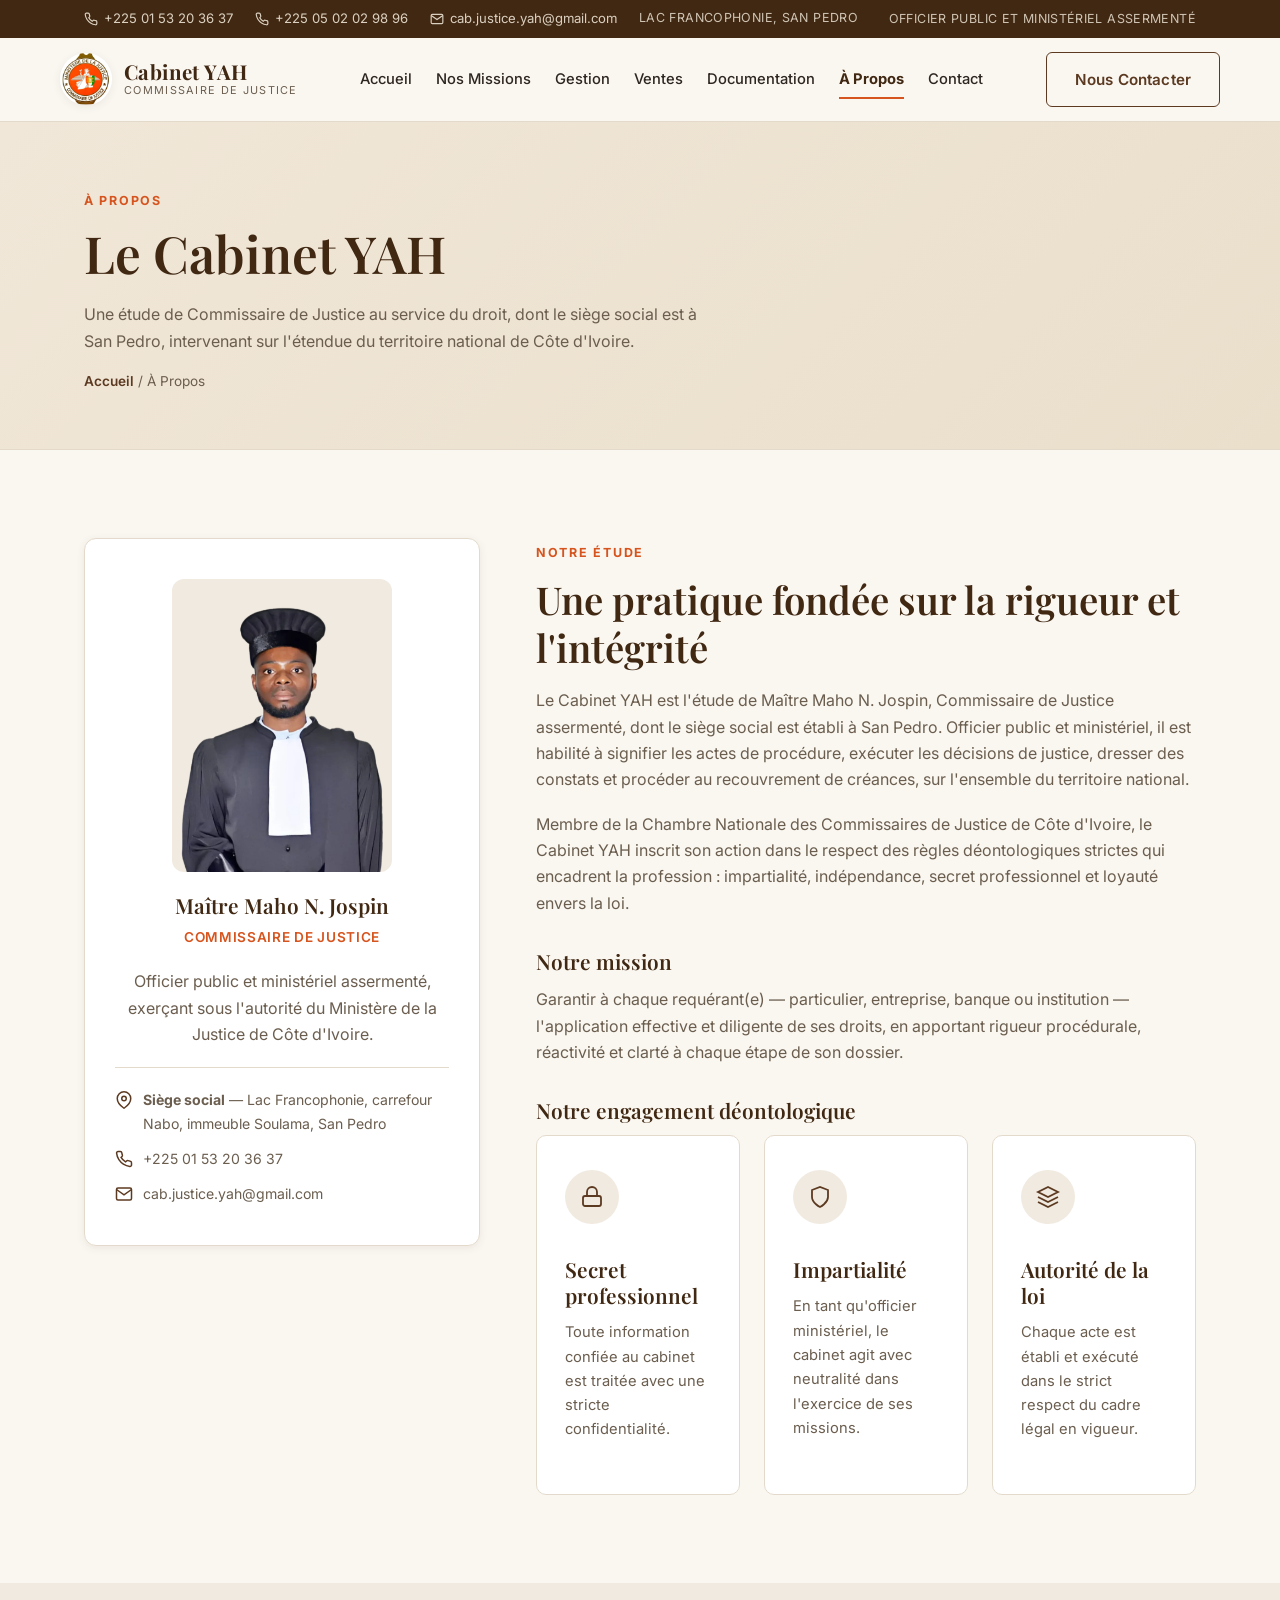
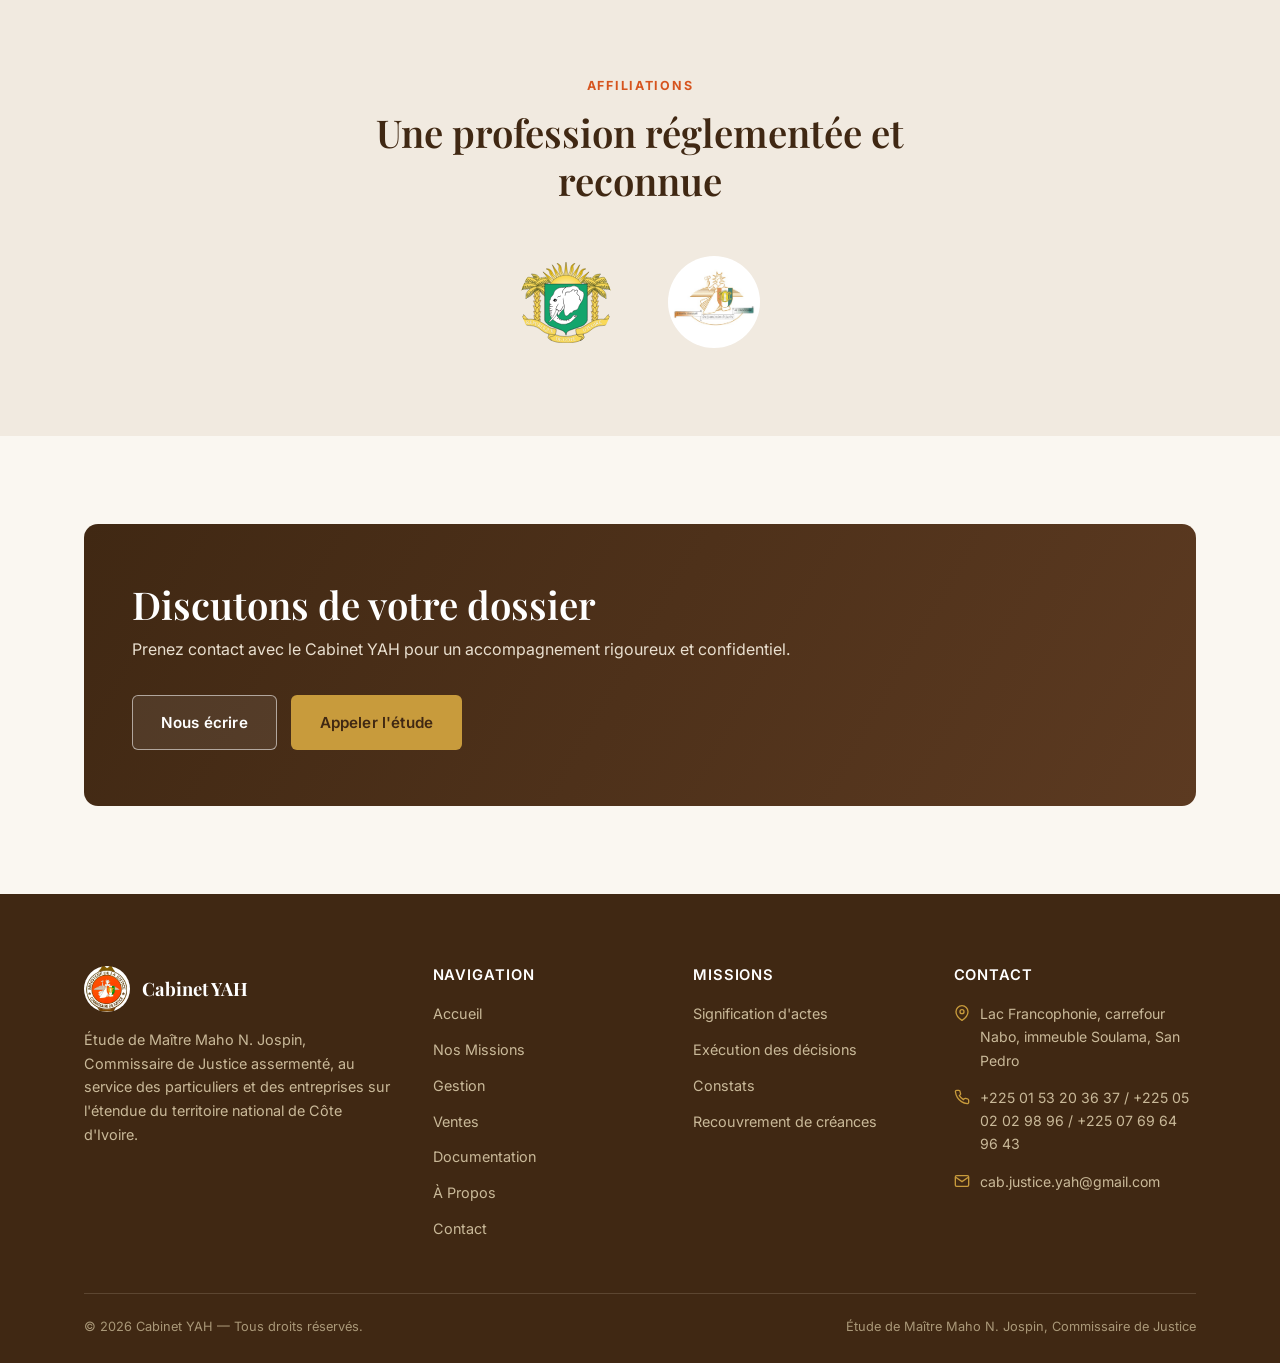
==== commit 60c0061f: "Etend la portee du cabinet a toute la Cote d'Ivoire, rend l'email optionnel et ajoute un second nume" ====
--- a/a-propos.html
+++ b/a-propos.html
@@ -4,18 +4,18 @@
 <meta charset="UTF-8">
 <meta name="viewport" content="width=device-width, initial-scale=1.0">
 <title>À Propos — Maître Maho N. Jospin, Commissaire de Justice | Cabinet YAH</title>
-<meta name="description" content="Découvrez le Cabinet YAH et Maître Maho N. Jospin, Commissaire de Justice assermenté à San Pedro, membre de la Chambre Nationale des Commissaires de Justice de Côte d'Ivoire.">
+<meta name="description" content="Découvrez le Cabinet YAH et Maître Maho N. Jospin, Commissaire de Justice assermenté, intervenant sur l'étendue du territoire national de Côte d'Ivoire, membre de la Chambre Nationale des Commissaires de Justice.">
 
 <meta property="og:type" content="website">
 <meta property="og:site_name" content="Cabinet YAH">
 <meta property="og:locale" content="fr_CI">
 <meta property="og:title" content="À Propos — Maître Maho N. Jospin, Commissaire de Justice | Cabinet YAH">
-<meta property="og:description" content="Découvrez le Cabinet YAH et Maître Maho N. Jospin, Commissaire de Justice assermenté à San Pedro, membre de la Chambre Nationale des Commissaires de Justice de Côte d'Ivoire.">
+<meta property="og:description" content="Découvrez le Cabinet YAH et Maître Maho N. Jospin, Commissaire de Justice assermenté, intervenant sur l'étendue du territoire national de Côte d'Ivoire, membre de la Chambre Nationale des Commissaires de Justice.">
 <meta property="og:image" content="https://othni07.github.io/Cabinet_YAH/assets/img/sceau-ministere-justice.jpeg">
 <meta property="og:url" content="https://othni07.github.io/Cabinet_YAH/a-propos.html">
 <meta name="twitter:card" content="summary_large_image">
 <meta name="twitter:title" content="À Propos — Maître Maho N. Jospin, Commissaire de Justice | Cabinet YAH">
-<meta name="twitter:description" content="Découvrez le Cabinet YAH et Maître Maho N. Jospin, Commissaire de Justice assermenté à San Pedro, membre de la Chambre Nationale des Commissaires de Justice de Côte d'Ivoire.">
+<meta name="twitter:description" content="Découvrez le Cabinet YAH et Maître Maho N. Jospin, Commissaire de Justice assermenté, intervenant sur l'étendue du territoire national de Côte d'Ivoire, membre de la Chambre Nationale des Commissaires de Justice.">
 <meta name="twitter:image" content="https://othni07.github.io/Cabinet_YAH/assets/img/sceau-ministere-justice.jpeg">
 <link rel="canonical" href="https://othni07.github.io/Cabinet_YAH/a-propos.html">
 
@@ -27,13 +27,17 @@
 <link rel="icon" type="image/png" sizes="32x32" href="favicon-32x32.png">
 <link rel="icon" type="image/png" sizes="16x16" href="favicon-16x16.png">
 <link rel="apple-touch-icon" sizes="180x180" href="apple-touch-icon.png">
-<link rel="stylesheet" href="css/style.css">
+<link rel="stylesheet" href="css/style.css?v=3">
 </head>
 <body>
 
 <div class="topbar">
   <div class="container">
     <div class="topbar__contacts">
+      <a href="tel:+2250153203637">
+        <svg width="14" height="14" viewBox="0 0 24 24" fill="none" stroke="currentColor" stroke-width="2"><path d="M22 16.92v3a2 2 0 0 1-2.18 2 19.79 19.79 0 0 1-8.63-3.07 19.5 19.5 0 0 1-6-6 19.79 19.79 0 0 1-3.07-8.67A2 2 0 0 1 4.11 2h3a2 2 0 0 1 2 1.72c.127.96.361 1.903.7 2.81a2 2 0 0 1-.45 2.11L8.09 9.91a16 16 0 0 0 6 6l1.27-1.27a2 2 0 0 1 2.11-.45c.907.339 1.85.573 2.81.7A2 2 0 0 1 22 16.92z"/></svg>
+        +225 01 53 20 36 37
+      </a>
       <a href="tel:+2250502029896">
         <svg width="14" height="14" viewBox="0 0 24 24" fill="none" stroke="currentColor" stroke-width="2"><path d="M22 16.92v3a2 2 0 0 1-2.18 2 19.79 19.79 0 0 1-8.63-3.07 19.5 19.5 0 0 1-6-6 19.79 19.79 0 0 1-3.07-8.67A2 2 0 0 1 4.11 2h3a2 2 0 0 1 2 1.72c.127.96.361 1.903.7 2.81a2 2 0 0 1-.45 2.11L8.09 9.91a16 16 0 0 0 6 6l1.27-1.27a2 2 0 0 1 2.11-.45c.907.339 1.85.573 2.81.7A2 2 0 0 1 22 16.92z"/></svg>
         +225 05 02 02 98 96
@@ -89,16 +93,22 @@
       <svg width="20" height="20" viewBox="0 0 24 24" fill="none" stroke="currentColor" stroke-width="2"><path d="M3 21h18"/><path d="M12 3v14"/><path d="M4 8l8-5 8 5"/><path d="M6 8v6M18 8v6"/></svg>
       Ventes
     </a>
+    <button type="button" class="bottom-nav__link bottom-nav__more-toggle" aria-label="Plus d'options" aria-expanded="false" aria-controls="bottom-nav-more">
+      <svg width="20" height="20" viewBox="0 0 24 24" fill="none" stroke="currentColor" stroke-width="2"><line x1="3" y1="6" x2="21" y2="6"/><line x1="3" y1="12" x2="21" y2="12"/><line x1="3" y1="18" x2="21" y2="18"/></svg>
+      Menu
+    </button>
+  </div>
+  <div class="bottom-nav__more" id="bottom-nav-more">
     <a href="documentation.html" class="bottom-nav__link">
-      <svg width="20" height="20" viewBox="0 0 24 24" fill="none" stroke="currentColor" stroke-width="2"><path d="M14 2H6a2 2 0 0 0-2 2v16a2 2 0 0 0 2 2h12a2 2 0 0 0 2-2V8z"/><polyline points="14 2 14 8 20 8"/><line x1="8" y1="13" x2="16" y2="13"/><line x1="8" y1="17" x2="16" y2="17"/></svg>
-      Docs
+      <svg width="18" height="18" viewBox="0 0 24 24" fill="none" stroke="currentColor" stroke-width="2"><path d="M14 2H6a2 2 0 0 0-2 2v16a2 2 0 0 0 2 2h12a2 2 0 0 0 2-2V8z"/><polyline points="14 2 14 8 20 8"/><line x1="8" y1="13" x2="16" y2="13"/><line x1="8" y1="17" x2="16" y2="17"/></svg>
+      Documentation
     </a>
     <a href="a-propos.html" class="bottom-nav__link">
-      <svg width="20" height="20" viewBox="0 0 24 24" fill="none" stroke="currentColor" stroke-width="2"><path d="M20 21v-2a4 4 0 0 0-4-4H8a4 4 0 0 0-4 4v2"/><circle cx="12" cy="7" r="4"/></svg>
-      Propos
+      <svg width="18" height="18" viewBox="0 0 24 24" fill="none" stroke="currentColor" stroke-width="2"><path d="M20 21v-2a4 4 0 0 0-4-4H8a4 4 0 0 0-4 4v2"/><circle cx="12" cy="7" r="4"/></svg>
+      À Propos
     </a>
     <a href="contact.html" class="bottom-nav__link">
-      <svg width="20" height="20" viewBox="0 0 24 24" fill="none" stroke="currentColor" stroke-width="2"><path d="M22 16.92v3a2 2 0 0 1-2.18 2 19.79 19.79 0 0 1-8.63-3.07 19.5 19.5 0 0 1-6-6 19.79 19.79 0 0 1-3.07-8.67A2 2 0 0 1 4.11 2h3a2 2 0 0 1 2 1.72c.127.96.361 1.903.7 2.81a2 2 0 0 1-.45 2.11L8.09 9.91a16 16 0 0 0 6 6l1.27-1.27a2 2 0 0 1 2.11-.45c.907.339 1.85.573 2.81.7A2 2 0 0 1 22 16.92z"/></svg>
+      <svg width="18" height="18" viewBox="0 0 24 24" fill="none" stroke="currentColor" stroke-width="2"><path d="M22 16.92v3a2 2 0 0 1-2.18 2 19.79 19.79 0 0 1-8.63-3.07 19.5 19.5 0 0 1-6-6 19.79 19.79 0 0 1-3.07-8.67A2 2 0 0 1 4.11 2h3a2 2 0 0 1 2 1.72c.127.96.361 1.903.7 2.81a2 2 0 0 1-.45 2.11L8.09 9.91a16 16 0 0 0 6 6l1.27-1.27a2 2 0 0 1 2.11-.45c.907.339 1.85.573 2.81.7A2 2 0 0 1 22 16.92z"/></svg>
       Contact
     </a>
   </div>
@@ -109,7 +119,7 @@
   <div class="container">
     <span class="eyebrow">À Propos</span>
     <h1>Le Cabinet YAH</h1>
-    <p style="max-width:640px; margin-top:16px;">Une étude de Commissaire de Justice au service du droit, implantée à San Pedro.</p>
+    <p style="max-width:640px; margin-top:16px;">Une étude de Commissaire de Justice au service du droit, dont le siège social est à San Pedro, intervenant sur l'étendue du territoire national de Côte d'Ivoire.</p>
     <div class="breadcrumb"><a href="index.html">Accueil</a> / À Propos</div>
   </div>
 </section>
@@ -207,7 +217,7 @@
           <img src="assets/img/sceau-ministere-justice.jpeg" alt="Cabinet YAH" loading="lazy">
           <strong>Cabinet YAH</strong>
         </div>
-        <p>Étude de Maître Maho N. Jospin, Commissaire de Justice assermenté, au service des particuliers et des entreprises à San Pedro, Côte d'Ivoire.</p>
+        <p>Étude de Maître Maho N. Jospin, Commissaire de Justice assermenté, au service des particuliers et des entreprises sur l'étendue du territoire national de Côte d'Ivoire.</p>
       </div>
       <div>
         <h4>Navigation</h4>
@@ -246,6 +256,6 @@
   </div>
 </footer>
 
-<script src="js/main.js"></script>
+<script src="js/main.js?v=2"></script>
 </body>
 </html>
--- a/css/style.css
+++ b/css/style.css
@@ -972,6 +972,54 @@
 .bottom-nav__link svg { width: 20px; height: 20px; flex-shrink: 0; }
 .bottom-nav__link.active { color: var(--color-primary-dark); }
 .bottom-nav__link.active svg { color: var(--color-accent-orange); }
+
+.bottom-nav__more-toggle {
+  background: none;
+  border: none;
+  font-family: var(--font-body);
+  cursor: pointer;
+}
+.bottom-nav.open .bottom-nav__more-toggle { color: var(--color-primary-dark); }
+.bottom-nav.open .bottom-nav__more-toggle svg { color: var(--color-accent-orange); }
+
+.bottom-nav__more {
+  display: flex;
+  flex-direction: column;
+  position: absolute;
+  right: 8px;
+  bottom: 100%;
+  margin-bottom: 10px;
+  background: var(--color-surface);
+  border: 1px solid var(--color-border);
+  border-radius: 12px;
+  box-shadow: var(--shadow-md);
+  padding: 8px;
+  min-width: 190px;
+  opacity: 0;
+  visibility: hidden;
+  transform: translateY(10px) scale(0.97);
+  transform-origin: bottom right;
+  pointer-events: none;
+  transition: opacity 0.22s ease, transform 0.22s ease, visibility 0.22s;
+}
+.bottom-nav.open .bottom-nav__more {
+  opacity: 1;
+  visibility: visible;
+  transform: translateY(0) scale(1);
+  pointer-events: auto;
+}
+.bottom-nav__more .bottom-nav__link {
+  flex-direction: row;
+  justify-content: flex-start;
+  gap: 12px;
+  padding: 11px 12px;
+  border-radius: 8px;
+  font-size: 0.85rem;
+  text-align: left;
+}
+.bottom-nav__more .bottom-nav__link svg { width: 18px; height: 18px; }
+.bottom-nav__more .bottom-nav__link:hover,
+.bottom-nav__more .bottom-nav__link.active { background: var(--color-bg-alt); }
 
 /* =========================================================
    Responsive
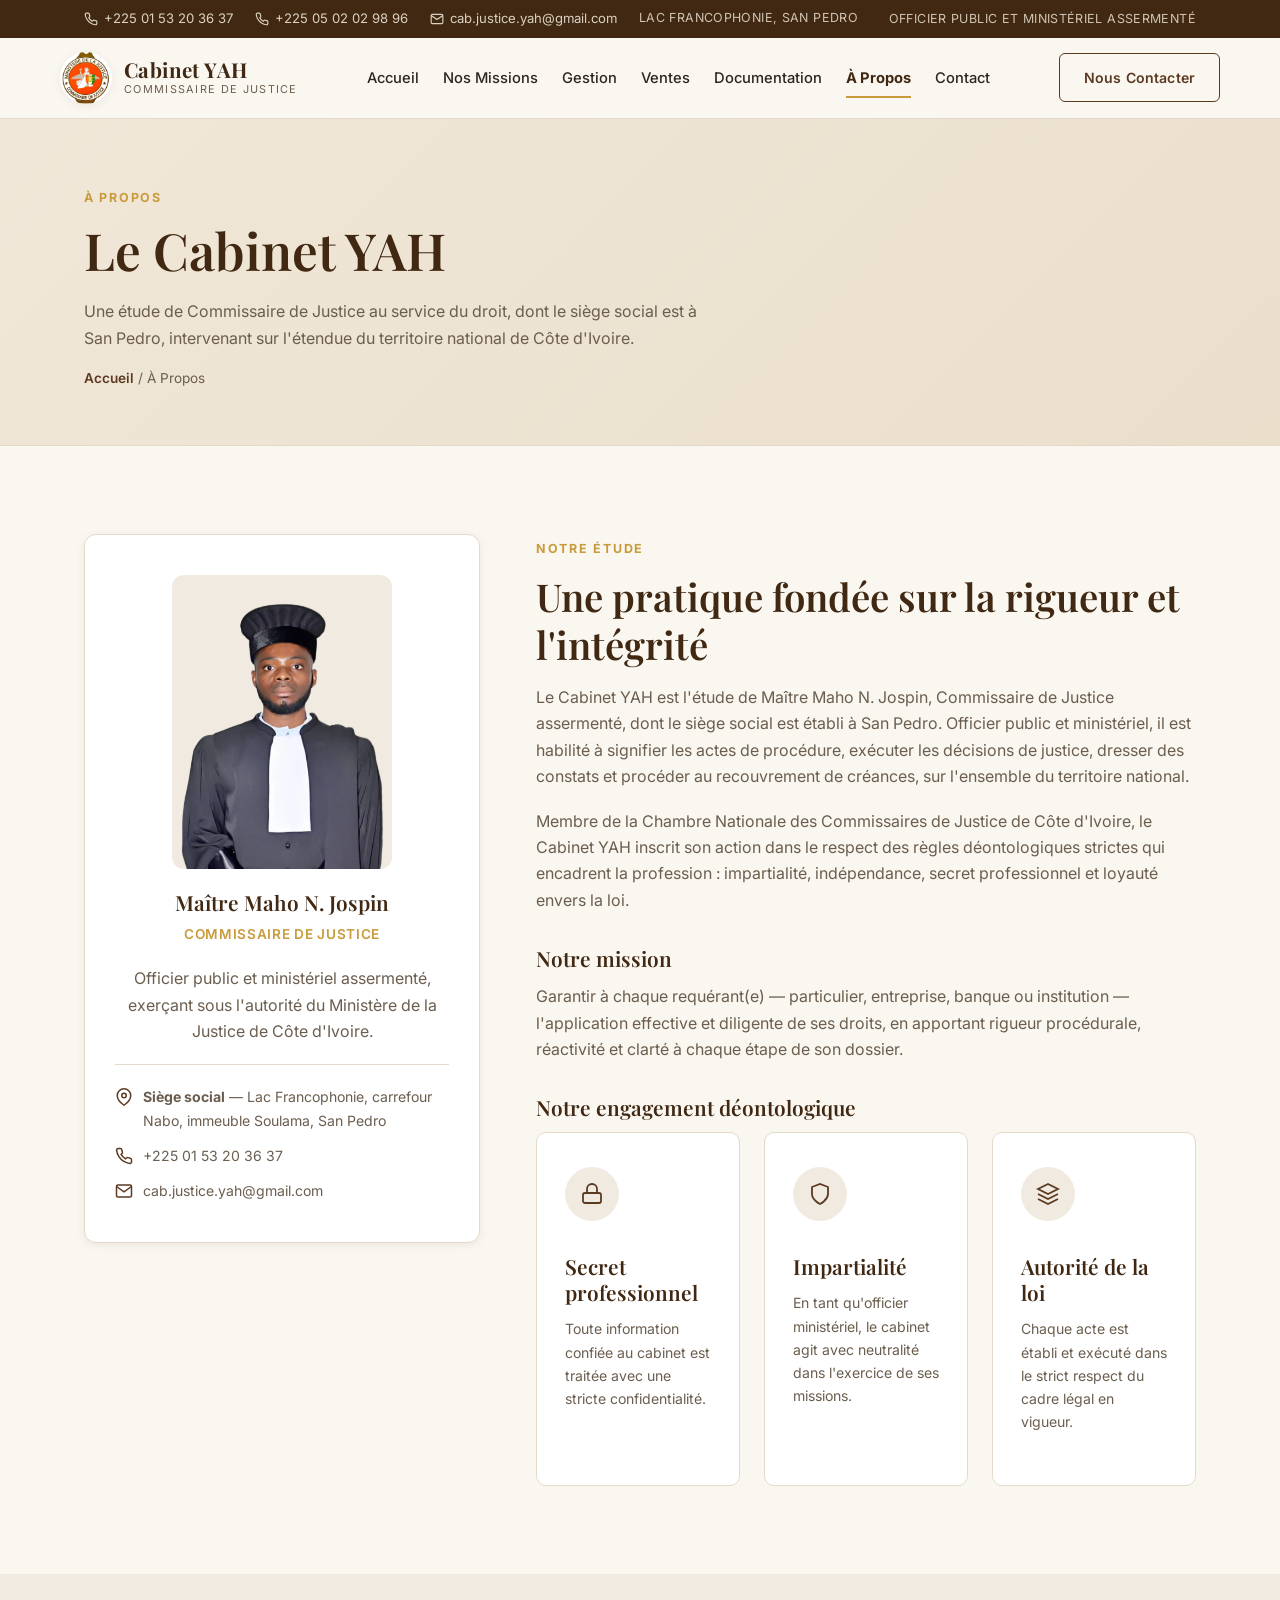
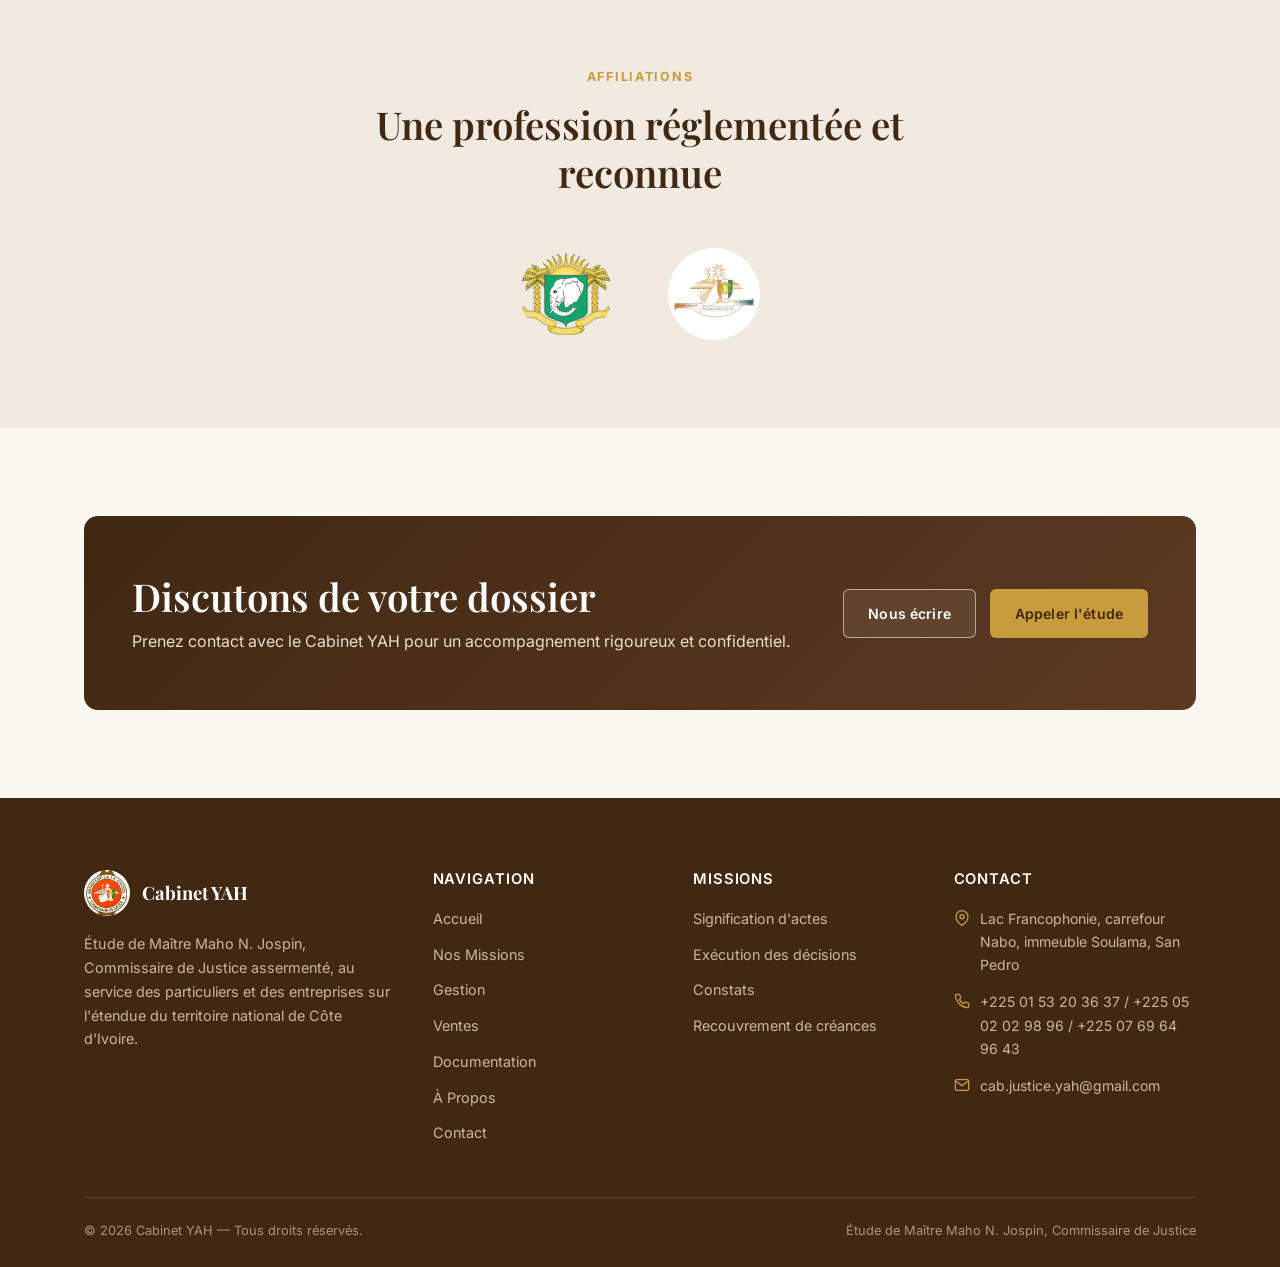
==== commit 1cd9dcde: "Refonte sobre : accent unique, suppression des animations perpetuelles - Variables CSS pour la palet" ====
--- a/a-propos.html
+++ b/a-propos.html
@@ -27,7 +27,7 @@
 <link rel="icon" type="image/png" sizes="32x32" href="favicon-32x32.png">
 <link rel="icon" type="image/png" sizes="16x16" href="favicon-16x16.png">
 <link rel="apple-touch-icon" sizes="180x180" href="apple-touch-icon.png">
-<link rel="stylesheet" href="css/style.css?v=3">
+<link rel="stylesheet" href="css/style.css?v=4">
 </head>
 <body>
 
@@ -119,7 +119,7 @@
   <div class="container">
     <span class="eyebrow">À Propos</span>
     <h1>Le Cabinet YAH</h1>
-    <p style="max-width:640px; margin-top:16px;">Une étude de Commissaire de Justice au service du droit, dont le siège social est à San Pedro, intervenant sur l'étendue du territoire national de Côte d'Ivoire.</p>
+    <p class="page-header__lead">Une étude de Commissaire de Justice au service du droit, dont le siège social est à San Pedro, intervenant sur l'étendue du territoire national de Côte d'Ivoire.</p>
     <div class="breadcrumb"><a href="index.html">Accueil</a> / À Propos</div>
   </div>
 </section>
@@ -203,7 +203,7 @@
       </div>
       <div class="cta-banner__actions">
         <a href="contact.html" class="btn btn--ghost-light">Nous écrire</a>
-        <a href="tel:+2250153203637" class="btn" style="background:var(--color-accent); color:var(--color-primary-dark);">Appeler l'étude</a>
+        <a href="tel:+2250153203637" class="btn btn--accent">Appeler l'étude</a>
       </div>
     </div>
   </div>
--- a/css/style.css
+++ b/css/style.css
@@ -5,15 +5,17 @@
    ========================================================= */
 
 :root {
-  /* Palette inspirée de la carte de visite du cabinet */
+  /* Palette inspirée de la carte de visite du cabinet.
+     Un seul accent décoratif (--color-accent, or) porte la mise en valeur
+     du site sur toutes les pages. */
   --color-bg: #FAF7F1;
   --color-bg-alt: #F1EAE0;
+  --color-bg-warm: #EADFCB;
   --color-surface: #FFFFFF;
   --color-primary: #5C3A21;
   --color-primary-dark: #402813;
   --color-primary-light: #7A5233;
   --color-accent: #C89B3C;
-  --color-accent-orange: #D6541E;
   --color-green: #148B4B;
   --color-text: #2E2620;
   --color-text-muted: #6B5E4F;
@@ -22,8 +24,32 @@
   --font-heading: 'Playfair Display', Georgia, serif;
   --font-body: 'Inter', -apple-system, BlinkMacSystemFont, 'Segoe UI', sans-serif;
 
+  /* Échelle typographique */
+  --text-xs: 0.78rem;
+  --text-sm: 0.88rem;
+  --text-base: 1rem;
+  --text-md: 1.08rem;
+  --text-lg: 1.3rem;
+  --text-xl: clamp(1.7rem, 3vw, 2.4rem);
+  --text-2xl: clamp(2.2rem, 4vw, 3.4rem);
+
+  /* Échelle d'espacement — dérivée des valeurs déjà en usage dans le site,
+     pour centraliser le contrôle sans changer le rendu actuel. */
+  --space-1: 4px;
+  --space-2: 8px;
+  --space-3: 12px;
+  --space-4: 16px;
+  --space-5: 20px;
+  --space-6: 24px;
+  --space-7: 32px;
+  --space-8: 48px;
+  --space-9: 64px;
+  --space-10: 88px;
+
   --container-w: 1160px;
   --radius: 6px;
+  --radius-md: 10px;
+  --radius-lg: 14px;
   --shadow-sm: 0 2px 8px rgba(64, 40, 19, 0.08);
   --shadow-md: 0 8px 30px rgba(64, 40, 19, 0.12);
   --transition: 0.25s ease;
@@ -51,7 +77,7 @@
   width: 100%;
   max-width: var(--container-w);
   margin: 0 auto;
-  padding: 0 24px;
+  padding: 0 var(--space-6);
 }
 
 h1, h2, h3, h4 {
@@ -61,25 +87,25 @@
   line-height: 1.25;
 }
 
-h1 { font-size: clamp(2.2rem, 4vw, 3.4rem); }
-h2 { font-size: clamp(1.7rem, 3vw, 2.4rem); }
-h3 { font-size: 1.3rem; }
+h1 { font-size: var(--text-2xl); }
+h2 { font-size: var(--text-xl); }
+h3 { font-size: var(--text-lg); }
 
 p { color: var(--color-text-muted); }
 
 .eyebrow {
   display: inline-block;
   font-family: var(--font-body);
-  font-size: 0.78rem;
+  font-size: var(--text-xs);
   font-weight: 700;
   letter-spacing: 0.14em;
   text-transform: uppercase;
-  color: var(--color-accent-orange);
-  margin-bottom: 12px;
+  color: var(--color-accent);
+  margin-bottom: var(--space-3);
 }
 
 .section {
-  padding: 88px 0;
+  padding: var(--space-10) 0;
 }
 
 .section--alt {
@@ -98,19 +124,19 @@
 .btn {
   display: inline-flex;
   align-items: center;
-  gap: 8px;
-  padding: 14px 28px;
+  gap: var(--space-2);
+  padding: var(--space-3) var(--space-6);
   border-radius: var(--radius);
   font-family: var(--font-body);
   font-weight: 600;
-  font-size: 0.95rem;
+  font-size: var(--text-sm);
   letter-spacing: 0.01em;
   border: 1px solid transparent;
   cursor: pointer;
-  transition: all var(--transition), transform 0.25s ease, box-shadow 0.25s ease;
-}
-.btn:hover { transform: translateY(-3px); box-shadow: var(--shadow-md); }
-.btn:active { transform: translateY(-1px); }
+  transition: background-color var(--transition), border-color var(--transition), color var(--transition), transform var(--transition), box-shadow var(--transition);
+}
+.btn:hover { transform: translateY(-2px); box-shadow: var(--shadow-sm); }
+.btn:active { transform: translateY(0); }
 
 .btn--primary {
   background: var(--color-primary);
@@ -131,6 +157,12 @@
   color: #fff;
 }
 .btn--ghost-light:hover { background: rgba(255,255,255,0.18); }
+
+.btn--accent {
+  background: var(--color-accent);
+  color: var(--color-primary-dark);
+}
+.btn--accent:hover { background: var(--color-primary-dark); color: #fff; }
 
 /* ---------- Top info bar ---------- */
 .topbar {
@@ -185,9 +217,9 @@
   border-radius: 50%;
   object-fit: cover;
   box-shadow: var(--shadow-sm);
-  transition: width 0.3s ease, height 0.3s ease, transform 0.4s ease;
-}
-.brand:hover .brand__seal { transform: rotate(-8deg) scale(1.05); }
+  transition: width 0.3s ease, height 0.3s ease, transform 0.3s ease;
+}
+.brand:hover .brand__seal { transform: scale(1.04); }
 .brand__text { display: flex; flex-direction: column; line-height: 1.1; }
 .brand__name {
   font-family: var(--font-heading);
@@ -233,7 +265,7 @@
   position: absolute;
   left: 0; right: 0; bottom: -4px;
   height: 2px;
-  background: var(--color-accent-orange);
+  background: var(--color-accent);
 }
 .nav__links a.active::before { display: none; }
 
@@ -243,19 +275,17 @@
 .hero {
   position: relative;
   overflow: hidden;
-  background: linear-gradient(135deg, #FAF7F1 0%, #F1E7D8 55%, #EADFCB 100%);
-  background-size: 200% 200%;
+  background: linear-gradient(135deg, var(--color-bg) 0%, #F1E7D8 55%, var(--color-bg-warm) 100%);
   padding: 90px 0 100px;
-  animation: heroGradient 16s ease infinite;
 }
 .hero__watermark {
   position: absolute;
   right: -60px;
   top: 50%;
+  transform: translateY(-50%);
   width: 480px;
   opacity: 0.07;
   pointer-events: none;
-  animation: floatWatermark 8s ease-in-out infinite;
 }
 .hero .container {
   display: grid;
@@ -289,14 +319,6 @@
 @keyframes fadeInUp {
   from { opacity: 0; transform: translateY(22px); }
   to { opacity: 1; transform: translateY(0); }
-}
-@keyframes floatWatermark {
-  0%, 100% { transform: translateY(-50%) translateY(0); }
-  50% { transform: translateY(-50%) translateY(-16px); }
-}
-@keyframes heroGradient {
-  0%, 100% { background-position: 0% 50%; }
-  50% { background-position: 100% 50%; }
 }
 
 .hero__panel {
@@ -332,7 +354,7 @@
 }
 .hero__panel-role {
   text-align: center;
-  color: var(--color-accent-orange);
+  color: var(--color-accent);
   font-weight: 600;
   font-size: 0.85rem;
   letter-spacing: 0.05em;
@@ -347,7 +369,7 @@
   font-size: 0.88rem;
   color: var(--color-text-muted);
 }
-.hero__panel-list svg { flex-shrink: 0; margin-top: 2px; color: var(--color-accent-orange); }
+.hero__panel-list svg { flex-shrink: 0; margin-top: 2px; color: var(--color-accent); }
 
 /* ---------- Trust bar ---------- */
 .trustbar {
@@ -404,12 +426,12 @@
 .card {
   background: var(--color-surface);
   border: 1px solid var(--color-border);
-  border-radius: 10px;
+  border-radius: var(--radius-md);
   padding: 34px 28px;
   transition: transform var(--transition), box-shadow var(--transition), border-color var(--transition);
 }
 .card:hover {
-  transform: translateY(-6px);
+  transform: translateY(-4px);
   box-shadow: var(--shadow-md);
   border-color: var(--color-accent);
 }
@@ -422,17 +444,16 @@
   align-items: center;
   justify-content: center;
   color: var(--color-primary);
-  margin-bottom: 20px;
-  transition: transform 0.35s ease, background 0.35s ease, color 0.35s ease;
+  margin-bottom: var(--space-6);
+  transition: background 0.3s ease, color 0.3s ease;
 }
 .card:hover .card__icon {
-  transform: scale(1.1) rotate(-6deg);
   background: var(--color-primary);
   color: #fff;
 }
 .card h3 { margin-bottom: 10px; }
-.card p { font-size: 0.92rem; margin-bottom: 16px; }
-.card__link { font-size: 0.86rem; font-weight: 600; color: var(--color-accent-orange); display: inline-flex; align-items: center; gap: 6px; transition: gap 0.25s ease; }
+.card p { font-size: var(--text-sm); margin-bottom: var(--space-4); }
+.card__link { font-size: var(--text-sm); font-weight: 600; color: var(--color-accent); display: inline-flex; align-items: center; gap: 6px; transition: gap 0.25s ease; }
 .card__link:hover { text-decoration: underline; gap: 10px; }
 
 /* ---------- Values ---------- */
@@ -454,13 +475,12 @@
   display: flex;
   align-items: center;
   justify-content: center;
-  color: var(--color-accent-orange);
-  transition: transform 0.35s ease, background 0.35s ease, box-shadow 0.35s ease;
+  color: var(--color-accent);
+  transition: background 0.3s ease, color 0.3s ease, box-shadow 0.3s ease;
 }
 .value:hover .value__icon {
-  transform: scale(1.1);
-  background: var(--color-accent-orange);
-  color: #fff;
+  background: var(--color-accent);
+  color: var(--color-primary-dark);
   box-shadow: var(--shadow-sm);
 }
 .value h3 { font-size: 1.08rem; margin-bottom: 8px; }
@@ -468,10 +488,8 @@
 
 /* ---------- CTA banner ---------- */
 .cta-banner {
-  background: linear-gradient(120deg, var(--color-primary-dark), var(--color-primary), var(--color-primary-dark));
-  background-size: 200% 200%;
-  animation: heroGradient 10s ease infinite;
-  border-radius: 14px;
+  background: linear-gradient(135deg, var(--color-primary-dark), var(--color-primary));
+  border-radius: var(--radius-lg);
   padding: 56px 48px;
   display: flex;
   align-items: center;
@@ -509,11 +527,15 @@
 
 /* ---------- Page header (interior pages) ---------- */
 .page-header {
-  background: linear-gradient(135deg, #F1E7D8, #EADFCB);
+  background: linear-gradient(135deg, #F1E7D8, var(--color-bg-warm));
   padding: 64px 0 56px;
   border-bottom: 1px solid var(--color-border);
 }
 .page-header .eyebrow { margin-bottom: 10px; }
+.page-header__lead {
+  max-width: 640px;
+  margin-top: var(--space-4);
+}
 .breadcrumb {
   margin-top: 16px;
   font-size: 0.85rem;
@@ -552,13 +574,29 @@
   margin: 0 auto 22px;
   border-radius: 50%;
   background: var(--color-bg-alt);
-  color: var(--color-accent-orange);
+  color: var(--color-accent);
   display: flex;
   align-items: center;
   justify-content: center;
 }
 .empty-state h3 { margin-bottom: 12px; }
 .empty-state p { margin-bottom: 26px; }
+
+/* Variante "notice" : bandeau d'avertissement aligné à gauche, sur toute la largeur */
+.empty-state--notice {
+  max-width: 100%;
+  text-align: left;
+  display: flex;
+  gap: var(--space-5);
+  align-items: flex-start;
+  padding: var(--space-7);
+  border-style: solid;
+}
+.empty-state--notice .empty-state__icon { flex-shrink: 0; margin: 0; }
+.empty-state--notice p { margin: 0; }
+
+/* Conteneur resserré pour la lecture de texte long (articles) */
+.container--narrow { max-width: 760px; }
 
 /* ---------- Sale item cards (ventes) ---------- */
 .grid--2 { grid-template-columns: repeat(2, 1fr); max-width: 860px; margin: 0 auto; }
@@ -631,7 +669,7 @@
   border-bottom: 1px solid var(--color-border);
 }
 .mission:last-child { border-bottom: none; }
-.mission:hover .mission__num { color: var(--color-accent-orange); transform: translateX(4px); }
+.mission:hover .mission__num { color: var(--color-primary); transform: translateX(4px); }
 .mission__num {
   font-family: var(--font-heading);
   font-size: 2.4rem;
@@ -680,7 +718,7 @@
   object-fit: cover;
   object-position: top center;
 }
-.about-card__role { color: var(--color-accent-orange); font-size: 0.85rem; font-weight: 600; text-transform: uppercase; letter-spacing: 0.05em; margin: 8px 0 20px; }
+.about-card__role { color: var(--color-accent); font-size: 0.85rem; font-weight: 600; text-transform: uppercase; letter-spacing: 0.05em; margin: 8px 0 20px; }
 .about-card__info { text-align: left; display: flex; flex-direction: column; gap: 12px; font-size: 0.88rem; margin-top: 20px; border-top: 1px solid var(--color-border); padding-top: 20px; }
 .about-card__info div { display: flex; gap: 10px; align-items: flex-start; color: var(--color-text-muted); }
 .about-card__info svg { flex-shrink: 0; margin-top: 3px; color: var(--color-primary); }
@@ -757,7 +795,7 @@
 }
 .contact-info__item strong { display: block; margin-bottom: 4px; color: var(--color-primary-dark); }
 .contact-info__item a, .contact-info__item span { font-size: 0.92rem; color: var(--color-text-muted); }
-.contact-info__item a:hover { color: var(--color-accent-orange); }
+.contact-info__item a:hover { color: var(--color-accent); }
 
 .map-embed {
   margin-top: 28px;
@@ -971,7 +1009,7 @@
 }
 .bottom-nav__link svg { width: 20px; height: 20px; flex-shrink: 0; }
 .bottom-nav__link.active { color: var(--color-primary-dark); }
-.bottom-nav__link.active svg { color: var(--color-accent-orange); }
+.bottom-nav__link.active svg { color: var(--color-accent); }
 
 .bottom-nav__more-toggle {
   background: none;
@@ -980,7 +1018,7 @@
   cursor: pointer;
 }
 .bottom-nav.open .bottom-nav__more-toggle { color: var(--color-primary-dark); }
-.bottom-nav.open .bottom-nav__more-toggle svg { color: var(--color-accent-orange); }
+.bottom-nav.open .bottom-nav__more-toggle svg { color: var(--color-accent); }
 
 .bottom-nav__more {
   display: flex;
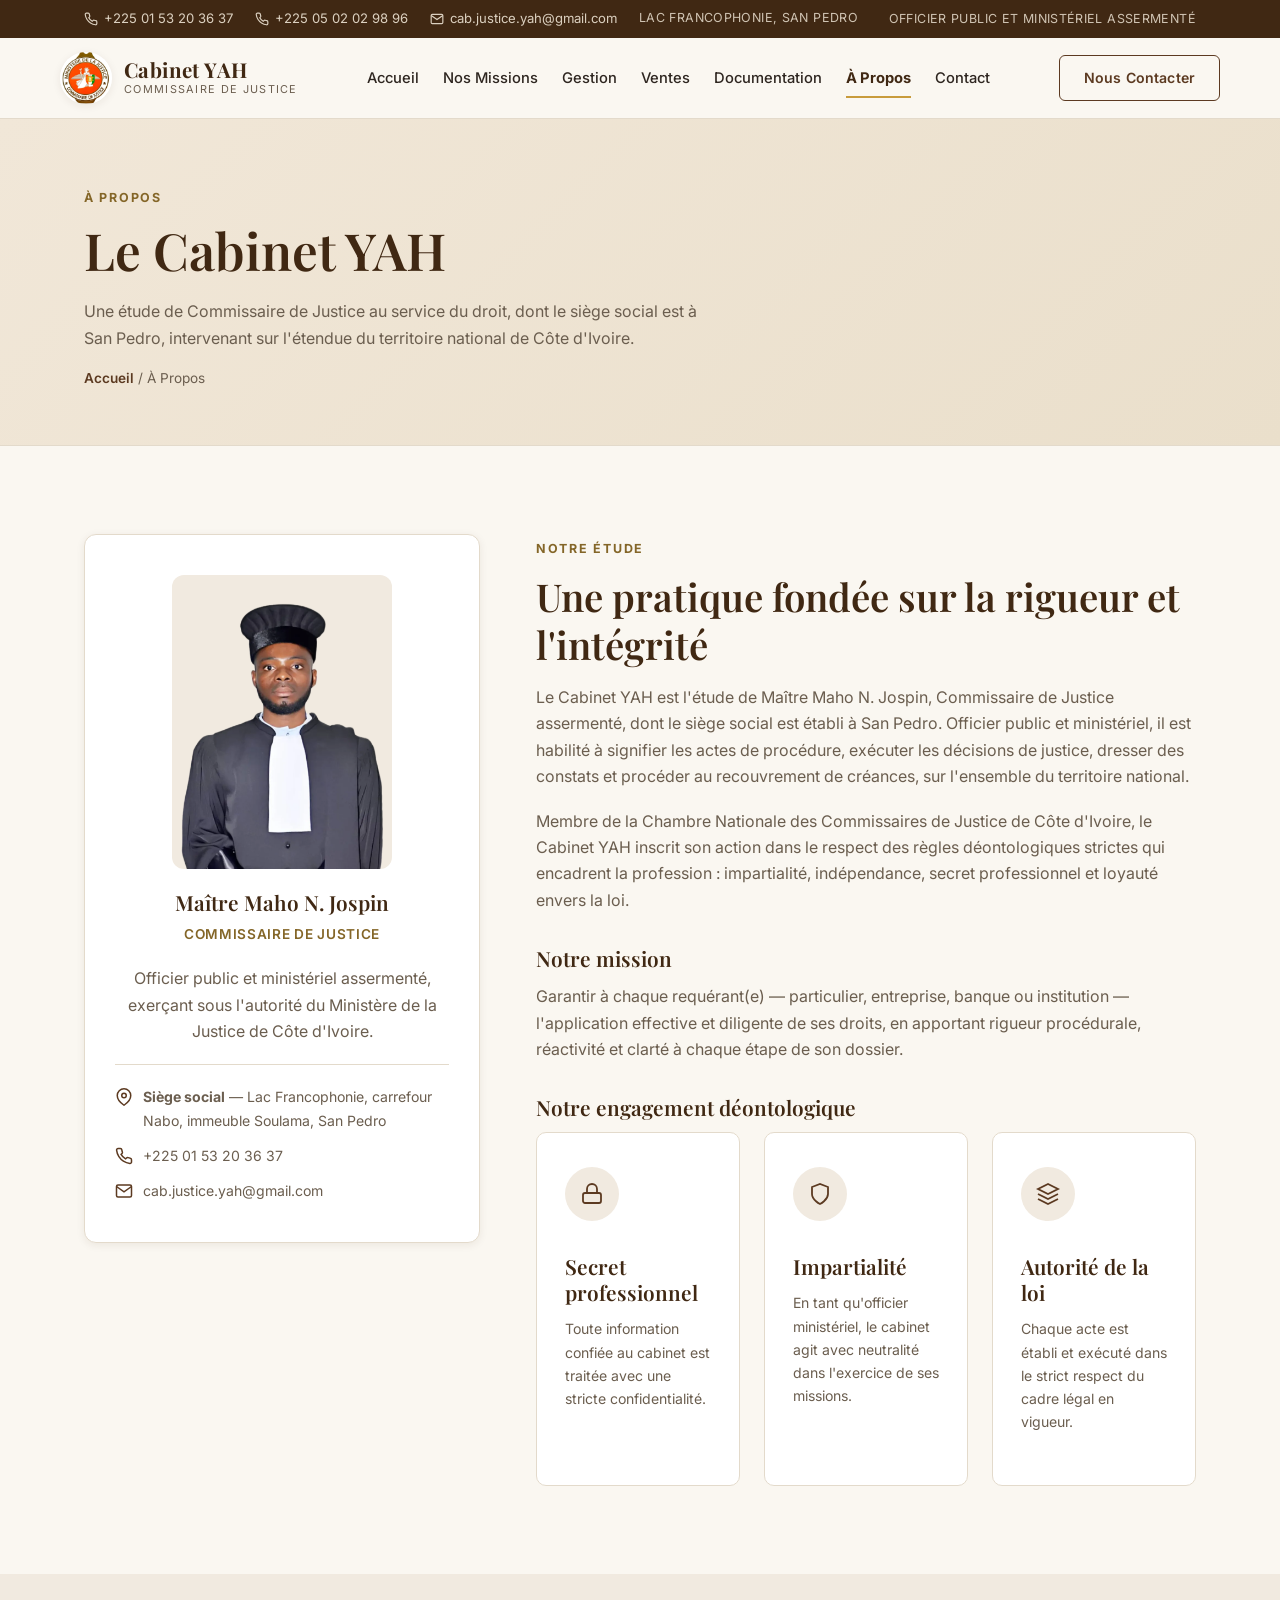
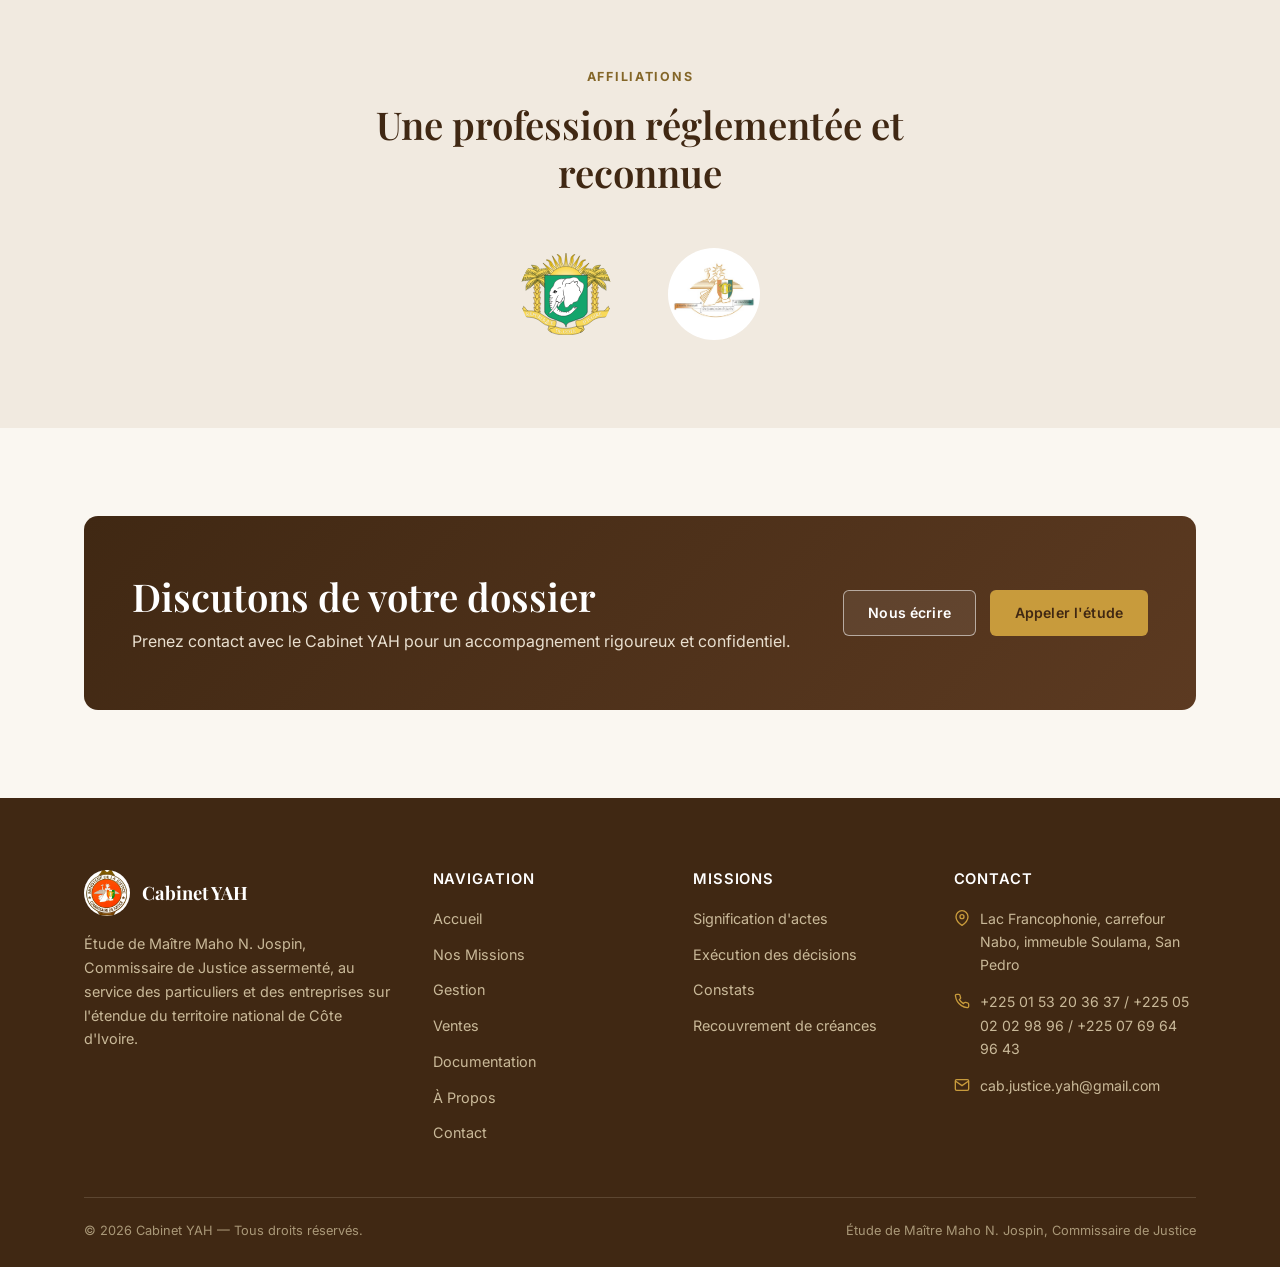
==== commit 7725b8b3: "Verification technique et preparation SEO avant mise en ligne Passe technique (responsive, accessibi" ====
--- a/a-propos.html
+++ b/a-propos.html
@@ -4,18 +4,18 @@
 <meta charset="UTF-8">
 <meta name="viewport" content="width=device-width, initial-scale=1.0">
 <title>À Propos — Maître Maho N. Jospin, Commissaire de Justice | Cabinet YAH</title>
-<meta name="description" content="Découvrez le Cabinet YAH et Maître Maho N. Jospin, Commissaire de Justice assermenté, intervenant sur l'étendue du territoire national de Côte d'Ivoire, membre de la Chambre Nationale des Commissaires de Justice.">
+<meta name="description" content="Le Cabinet YAH, dirigé par Maître Maho N. Jospin, Commissaire de Justice assermenté, membre de la Chambre Nationale, intervient sur toute la Côte d'Ivoire.">
 
 <meta property="og:type" content="website">
 <meta property="og:site_name" content="Cabinet YAH">
 <meta property="og:locale" content="fr_CI">
 <meta property="og:title" content="À Propos — Maître Maho N. Jospin, Commissaire de Justice | Cabinet YAH">
-<meta property="og:description" content="Découvrez le Cabinet YAH et Maître Maho N. Jospin, Commissaire de Justice assermenté, intervenant sur l'étendue du territoire national de Côte d'Ivoire, membre de la Chambre Nationale des Commissaires de Justice.">
+<meta property="og:description" content="Le Cabinet YAH, dirigé par Maître Maho N. Jospin, Commissaire de Justice assermenté, membre de la Chambre Nationale, intervient sur toute la Côte d'Ivoire.">
 <meta property="og:image" content="https://othni07.github.io/Cabinet_YAH/assets/img/sceau-ministere-justice.jpeg">
 <meta property="og:url" content="https://othni07.github.io/Cabinet_YAH/a-propos.html">
 <meta name="twitter:card" content="summary_large_image">
 <meta name="twitter:title" content="À Propos — Maître Maho N. Jospin, Commissaire de Justice | Cabinet YAH">
-<meta name="twitter:description" content="Découvrez le Cabinet YAH et Maître Maho N. Jospin, Commissaire de Justice assermenté, intervenant sur l'étendue du territoire national de Côte d'Ivoire, membre de la Chambre Nationale des Commissaires de Justice.">
+<meta name="twitter:description" content="Le Cabinet YAH, dirigé par Maître Maho N. Jospin, Commissaire de Justice assermenté, membre de la Chambre Nationale, intervient sur toute la Côte d'Ivoire.">
 <meta name="twitter:image" content="https://othni07.github.io/Cabinet_YAH/assets/img/sceau-ministere-justice.jpeg">
 <link rel="canonical" href="https://othni07.github.io/Cabinet_YAH/a-propos.html">
 
@@ -43,7 +43,7 @@
         +225 05 02 02 98 96
       </a>
       <a href="mailto:cab.justice.yah@gmail.com">
-        <svg width="14" height="14" viewBox="0 0 24 24" fill="none" stroke="currentColor" stroke-width="2"><path d="M22 6l-10 7L2 6"/><rect x="2" y="4" width="20" height="16" rx="2"/></svg>
+        <svg width="14" height="14" viewBox="0 0 24 24" fill="none" stroke="currentColor" stroke-width="2"><path d="M4 4h16v16H4z" opacity="0"/><path d="M22 6l-10 7L2 6"/><rect x="2" y="4" width="20" height="16" rx="2"/></svg>
         cab.justice.yah@gmail.com
       </a>
       <span class="topbar__badge">Lac Francophonie, San Pedro</span>
@@ -131,7 +131,7 @@
         <source srcset="assets/img/maho-jospin-portrait.webp" type="image/webp">
         <img src="assets/img/maho-jospin-portrait.jpg" alt="Maître Maho N. Jospin, Commissaire de Justice" loading="lazy">
       </picture>
-      <h3>Maître Maho N. Jospin</h3>
+      <h2>Maître Maho N. Jospin</h2>
       <p class="about-card__role">Commissaire de Justice</p>
       <p>Officier public et ministériel assermenté, exerçant sous l'autorité du Ministère de la Justice de Côte d'Ivoire.</p>
       <div class="about-card__info">
@@ -220,7 +220,7 @@
         <p>Étude de Maître Maho N. Jospin, Commissaire de Justice assermenté, au service des particuliers et des entreprises sur l'étendue du territoire national de Côte d'Ivoire.</p>
       </div>
       <div>
-        <h4>Navigation</h4>
+        <h3>Navigation</h3>
         <div class="footer__links">
           <a href="index.html">Accueil</a>
           <a href="missions.html">Nos Missions</a>
@@ -232,7 +232,7 @@
         </div>
       </div>
       <div>
-        <h4>Missions</h4>
+        <h3>Missions</h3>
         <div class="footer__links">
           <a href="missions.html#signification">Signification d'actes</a>
           <a href="missions.html#execution">Exécution des décisions</a>
@@ -241,7 +241,7 @@
         </div>
       </div>
       <div>
-        <h4>Contact</h4>
+        <h3>Contact</h3>
         <ul class="footer__contact">
           <li><svg width="16" height="16" viewBox="0 0 24 24" fill="none" stroke="currentColor" stroke-width="2"><path d="M21 10c0 7-9 13-9 13s-9-6-9-13a9 9 0 0 1 18 0z"/><circle cx="12" cy="10" r="3"/></svg> Lac Francophonie, carrefour Nabo, immeuble Soulama, San Pedro</li>
           <li><svg width="16" height="16" viewBox="0 0 24 24" fill="none" stroke="currentColor" stroke-width="2"><path d="M22 16.92v3a2 2 0 0 1-2.18 2 19.79 19.79 0 0 1-8.63-3.07 19.5 19.5 0 0 1-6-6 19.79 19.79 0 0 1-3.07-8.67A2 2 0 0 1 4.11 2h3a2 2 0 0 1 2 1.72c.127.96.361 1.903.7 2.81a2 2 0 0 1-.45 2.11L8.09 9.91a16 16 0 0 0 6 6l1.27-1.27a2 2 0 0 1 2.11-.45c.907.339 1.85.573 2.81.7A2 2 0 0 1 22 16.92z"/></svg> +225 01 53 20 36 37 / +225 05 02 02 98 96 / +225 07 69 64 96 43</li>
--- a/css/style.css
+++ b/css/style.css
@@ -12,14 +12,36 @@
   --color-bg-alt: #F1EAE0;
   --color-bg-warm: #EADFCB;
   --color-surface: #FFFFFF;
+  --color-bg-rgb: 250, 247, 241;
   --color-primary: #5C3A21;
   --color-primary-dark: #402813;
+  --color-primary-dark-rgb: 64, 40, 19;
   --color-primary-light: #7A5233;
   --color-accent: #C89B3C;
+  /* Variante plus foncée de l'accent, réservée au texte/icônes sur fond
+     clair : le doré clair ci-dessus n'atteint pas le ratio AA (4.5:1) en
+     tant que couleur de premier plan. Contraste vérifié : 5.0:1 sur
+     --color-bg, 5.4:1 sur --color-surface. */
+  --color-accent-text: #846628;
   --color-green: #148B4B;
   --color-text: #2E2620;
   --color-text-muted: #6B5E4F;
   --color-border: #E3DACB;
+  --color-bg-warm-light: #F1E7D8;
+
+  /* Couleurs utilisées sur fonds sombres (bandeau du haut, bandeaux CTA,
+     pied de page) — reprises telles quelles, simplement nommées. */
+  --color-white: #fff;
+  --color-white-rgb: 255, 255, 255;
+  --color-cream: #E9DFCF;
+  --color-footer-text: #D9CBB4;
+  --color-footer-text-rgb: 217, 203, 180;
+  --color-footer-muted: #C9B999;
+  --color-footer-bottom: #A99878;
+
+  /* État de succès du formulaire de contact */
+  --color-success-bg: #F0F7F2;
+  --color-success-text: #14532D;
 
   --font-heading: 'Playfair Display', Georgia, serif;
   --font-body: 'Inter', -apple-system, BlinkMacSystemFont, 'Segoe UI', sans-serif;
@@ -50,8 +72,8 @@
   --radius: 6px;
   --radius-md: 10px;
   --radius-lg: 14px;
-  --shadow-sm: 0 2px 8px rgba(64, 40, 19, 0.08);
-  --shadow-md: 0 8px 30px rgba(64, 40, 19, 0.12);
+  --shadow-sm: 0 2px 8px rgba(var(--color-primary-dark-rgb), 0.08);
+  --shadow-md: 0 8px 30px rgba(var(--color-primary-dark-rgb), 0.12);
   --transition: 0.25s ease;
 }
 
@@ -100,7 +122,7 @@
   font-weight: 700;
   letter-spacing: 0.14em;
   text-transform: uppercase;
-  color: var(--color-accent);
+  color: var(--color-accent-text);
   margin-bottom: var(--space-3);
 }
 
@@ -130,6 +152,7 @@
   font-family: var(--font-body);
   font-weight: 600;
   font-size: var(--text-sm);
+  line-height: 1.4;
   letter-spacing: 0.01em;
   border: 1px solid transparent;
   cursor: pointer;
@@ -140,7 +163,7 @@
 
 .btn--primary {
   background: var(--color-primary);
-  color: #fff;
+  color: var(--color-white);
 }
 .btn--primary:hover { background: var(--color-primary-dark); }
 
@@ -149,25 +172,27 @@
   border-color: var(--color-primary);
   color: var(--color-primary);
 }
-.btn--outline:hover { background: var(--color-primary); color: #fff; }
+.btn--outline:hover { background: var(--color-primary); color: var(--color-white); }
 
 .btn--ghost-light {
-  background: rgba(255,255,255,0.08);
-  border-color: rgba(255,255,255,0.55);
-  color: #fff;
-}
-.btn--ghost-light:hover { background: rgba(255,255,255,0.18); }
+  background: rgba(var(--color-white-rgb), 0.08);
+  border-color: rgba(var(--color-white-rgb), 0.55);
+  color: var(--color-white);
+}
+.btn--ghost-light:hover { background: rgba(var(--color-white-rgb), 0.18); }
 
 .btn--accent {
   background: var(--color-accent);
   color: var(--color-primary-dark);
 }
-.btn--accent:hover { background: var(--color-primary-dark); color: #fff; }
+.btn--accent:hover { background: var(--color-primary-dark); color: var(--color-white); }
+
+.btn--block { width: 100%; justify-content: center; }
 
 /* ---------- Top info bar ---------- */
 .topbar {
   background: var(--color-primary-dark);
-  color: #E9DFCF;
+  color: var(--color-cream);
   font-size: 0.82rem;
 }
 .topbar .container {
@@ -176,26 +201,26 @@
   align-items: center;
   padding-top: 8px;
   padding-bottom: 8px;
-  gap: 16px;
+  gap: var(--space-4);
   flex-wrap: wrap;
 }
 .topbar__contacts { display: flex; gap: 22px; flex-wrap: wrap; }
 .topbar__contacts a { display: inline-flex; align-items: center; gap: 6px; opacity: 0.92; transition: opacity var(--transition); }
 .topbar__contacts a:hover { opacity: 1; color: var(--color-accent); }
-.topbar__badge { opacity: 0.85; letter-spacing: 0.03em; font-size: 0.78rem; text-transform: uppercase; }
+.topbar__badge { opacity: 0.85; letter-spacing: 0.03em; font-size: var(--text-xs); text-transform: uppercase; }
 
 /* ---------- Header / Nav ---------- */
 .header {
   position: sticky;
   top: 0;
   z-index: 100;
-  background: rgba(250, 247, 241, 0.92);
+  background: rgba(var(--color-bg-rgb), 0.92);
   backdrop-filter: blur(8px);
   border-bottom: 1px solid var(--color-border);
   transition: box-shadow 0.3s ease, padding 0.3s ease;
 }
 .header.is-scrolled { box-shadow: var(--shadow-sm); }
-.header.is-scrolled .nav { padding: 8px 0; }
+.header.is-scrolled .nav { padding: var(--space-2) 0; }
 .header.is-scrolled .brand__seal { width: 42px; height: 42px; }
 
 .nav {
@@ -209,7 +234,7 @@
 .brand {
   display: flex;
   align-items: center;
-  gap: 12px;
+  gap: var(--space-3);
 }
 .brand__seal {
   width: 52px;
@@ -239,14 +264,14 @@
 .nav__links {
   display: flex;
   align-items: center;
-  gap: 24px;
+  gap: var(--space-6);
 }
 .nav__links a {
   font-size: 0.92rem;
   font-weight: 500;
   color: var(--color-text);
   position: relative;
-  padding: 4px 0;
+  padding: var(--space-1) 0;
   transition: color var(--transition);
 }
 .nav__links a::before {
@@ -275,7 +300,7 @@
 .hero {
   position: relative;
   overflow: hidden;
-  background: linear-gradient(135deg, var(--color-bg) 0%, #F1E7D8 55%, var(--color-bg-warm) 100%);
+  background: linear-gradient(135deg, var(--color-bg) 0%, var(--color-bg-warm-light) 55%, var(--color-bg-warm) 100%);
   padding: 90px 0 100px;
 }
 .hero__watermark {
@@ -296,11 +321,11 @@
   z-index: 1;
 }
 .hero__subtitle {
-  font-size: 1.08rem;
-  margin: 20px 0 34px;
+  font-size: var(--text-md);
+  margin: var(--space-5) 0 34px;
   max-width: 520px;
 }
-.hero__actions { display: flex; gap: 16px; flex-wrap: wrap; }
+.hero__actions { display: flex; gap: var(--space-4); flex-wrap: wrap; }
 
 .hero .eyebrow,
 .hero h1,
@@ -325,7 +350,7 @@
   background: var(--color-surface);
   border: 1px solid var(--color-border);
   border-radius: 12px;
-  padding: 36px 32px;
+  padding: 36px var(--space-7);
   box-shadow: var(--shadow-md);
   position: relative;
 }
@@ -348,28 +373,28 @@
   object-fit: cover;
   object-position: top center;
 }
-.hero__panel h3 {
+.hero__panel h2 {
   text-align: center;
   font-size: 1.15rem;
 }
 .hero__panel-role {
   text-align: center;
-  color: var(--color-accent);
+  color: var(--color-accent-text);
   font-weight: 600;
   font-size: 0.85rem;
   letter-spacing: 0.05em;
   text-transform: uppercase;
-  margin: 6px 0 20px;
-}
-.hero__panel-list { display: flex; flex-direction: column; gap: 12px; }
+  margin: 6px 0 var(--space-5);
+}
+.hero__panel-list { display: flex; flex-direction: column; gap: var(--space-3); }
 .hero__panel-list li {
   display: flex;
   gap: 10px;
   align-items: flex-start;
-  font-size: 0.88rem;
+  font-size: var(--text-sm);
   color: var(--color-text-muted);
 }
-.hero__panel-list svg { flex-shrink: 0; margin-top: 2px; color: var(--color-accent); }
+.hero__panel-list svg { flex-shrink: 0; margin-top: 2px; color: var(--color-accent-text); }
 
 /* ---------- Trust bar ---------- */
 .trustbar {
@@ -380,14 +405,14 @@
   display: flex;
   align-items: center;
   justify-content: center;
-  gap: 48px;
+  gap: var(--space-8);
   flex-wrap: wrap;
 }
 .trustbar__item {
   display: flex;
   align-items: center;
-  gap: 12px;
-  color: #E9DFCF;
+  gap: var(--space-3);
+  color: var(--color-cream);
   font-size: 0.86rem;
   font-weight: 500;
 }
@@ -397,14 +422,14 @@
 .split {
   display: grid;
   grid-template-columns: 0.9fr 1.1fr;
-  gap: 64px;
+  gap: var(--space-9);
   align-items: center;
 }
 .split__media {
   background: var(--color-surface);
   border: 1px solid var(--color-border);
   border-radius: 12px;
-  padding: 48px;
+  padding: var(--space-8);
   display: flex;
   align-items: center;
   justify-content: center;
@@ -412,9 +437,9 @@
 }
 .split__media img { width: 100%; max-width: 260px; }
 .split__body h2 { margin-bottom: 18px; }
-.split__body p { margin-bottom: 16px; }
+.split__body p { margin-bottom: var(--space-4); }
 .split__list { margin-top: 22px; display: flex; flex-direction: column; gap: 14px; }
-.split__list li { display: flex; gap: 12px; align-items: flex-start; color: var(--color-text); font-weight: 500; }
+.split__list li { display: flex; gap: var(--space-3); align-items: flex-start; color: var(--color-text); font-weight: 500; }
 .split__list svg { flex-shrink: 0; margin-top: 3px; color: var(--color-green); }
 
 /* ---------- Cards grid (services) ---------- */
@@ -449,11 +474,11 @@
 }
 .card:hover .card__icon {
   background: var(--color-primary);
-  color: #fff;
+  color: var(--color-white);
 }
 .card h3 { margin-bottom: 10px; }
 .card p { font-size: var(--text-sm); margin-bottom: var(--space-4); }
-.card__link { font-size: var(--text-sm); font-weight: 600; color: var(--color-accent); display: inline-flex; align-items: center; gap: 6px; transition: gap 0.25s ease; }
+.card__link { font-size: var(--text-sm); font-weight: 600; color: var(--color-accent-text); display: inline-flex; align-items: center; gap: 6px; transition: gap 0.25s ease; }
 .card__link:hover { text-decoration: underline; gap: 10px; }
 
 /* ---------- Values ---------- */
@@ -464,18 +489,18 @@
 }
 .value {
   text-align: center;
-  padding: 20px;
+  padding: var(--space-5);
 }
 .value__icon {
   width: 64px;
   height: 64px;
   margin: 0 auto 18px;
   border-radius: 50%;
-  border: 1px solid var(--color-accent);
+  border: 1px solid var(--color-accent-text);
   display: flex;
   align-items: center;
   justify-content: center;
-  color: var(--color-accent);
+  color: var(--color-accent-text);
   transition: background 0.3s ease, color 0.3s ease, box-shadow 0.3s ease;
 }
 .value:hover .value__icon {
@@ -483,22 +508,22 @@
   color: var(--color-primary-dark);
   box-shadow: var(--shadow-sm);
 }
-.value h3 { font-size: 1.08rem; margin-bottom: 8px; }
-.value p { font-size: 0.88rem; }
+.value h3 { font-size: var(--text-md); margin-bottom: 8px; }
+.value p { font-size: var(--text-sm); }
 
 /* ---------- CTA banner ---------- */
 .cta-banner {
   background: linear-gradient(135deg, var(--color-primary-dark), var(--color-primary));
   border-radius: var(--radius-lg);
-  padding: 56px 48px;
+  padding: 56px var(--space-8);
   display: flex;
   align-items: center;
   justify-content: space-between;
-  gap: 32px;
+  gap: var(--space-7);
   flex-wrap: wrap;
 }
-.cta-banner h2 { color: #fff; margin-bottom: 8px; }
-.cta-banner p { color: #E9DFCF; }
+.cta-banner h2 { color: var(--color-white); margin-bottom: 8px; }
+.cta-banner p { color: var(--color-cream); }
 .cta-banner__actions { display: flex; gap: 14px; flex-wrap: wrap; }
 
 /* ---------- Featured service banner ---------- */
@@ -508,27 +533,27 @@
   gap: 40px;
   background: linear-gradient(135deg, var(--color-primary-dark), var(--color-primary));
   border-radius: 16px;
-  padding: 48px;
+  padding: var(--space-8);
 }
 .featured-service__icon {
   flex-shrink: 0;
   width: 84px;
   height: 84px;
   border-radius: 50%;
-  background: rgba(255, 255, 255, 0.12);
+  background: rgba(var(--color-white-rgb), 0.12);
   display: flex;
   align-items: center;
   justify-content: center;
   color: var(--color-accent);
 }
-.featured-service__body .eyebrow { color: var(--color-accent); }
-.featured-service__body h2 { color: #fff; margin: 10px 0 14px; }
-.featured-service__body p { color: #E9DFCF; margin-bottom: 24px; max-width: 620px; }
+.featured-service__body .eyebrow { color: var(--color-cream); }
+.featured-service__body h2 { color: var(--color-white); margin: 10px 0 14px; }
+.featured-service__body p { color: var(--color-cream); margin-bottom: 24px; max-width: 620px; }
 
 /* ---------- Page header (interior pages) ---------- */
 .page-header {
-  background: linear-gradient(135deg, #F1E7D8, var(--color-bg-warm));
-  padding: 64px 0 56px;
+  background: linear-gradient(135deg, var(--color-bg-warm-light), var(--color-bg-warm));
+  padding: var(--space-9) 0 56px;
   border-bottom: 1px solid var(--color-border);
 }
 .page-header .eyebrow { margin-bottom: 10px; }
@@ -574,12 +599,12 @@
   margin: 0 auto 22px;
   border-radius: 50%;
   background: var(--color-bg-alt);
-  color: var(--color-accent);
+  color: var(--color-accent-text);
   display: flex;
   align-items: center;
   justify-content: center;
 }
-.empty-state h3 { margin-bottom: 12px; }
+.empty-state h2, .empty-state h3 { font-size: var(--text-lg); margin-bottom: 12px; }
 .empty-state p { margin-bottom: 26px; }
 
 /* Variante "notice" : bandeau d'avertissement aligné à gauche, sur toute la largeur */
@@ -610,7 +635,7 @@
   transition: transform var(--transition), box-shadow var(--transition), border-color var(--transition);
 }
 .sale-card:hover {
-  transform: translateY(-6px);
+  transform: translateY(-4px);
   box-shadow: var(--shadow-md);
   border-color: var(--color-accent);
 }
@@ -625,7 +650,7 @@
   top: 12px;
   left: 12px;
   background: var(--color-primary-dark);
-  color: #fff;
+  color: var(--color-white);
   font-size: 0.7rem;
   font-weight: 700;
   letter-spacing: 0.04em;
@@ -634,7 +659,7 @@
   border-radius: 20px;
 }
 .sale-card__body {
-  padding: 26px 24px;
+  padding: 26px var(--space-6);
   display: flex;
   flex-direction: column;
   flex: 1;
@@ -648,7 +673,7 @@
   padding-top: 18px;
   border-top: 1px solid var(--color-border);
 }
-.sale-card__meta div { display: flex; flex-direction: column; gap: 4px; }
+.sale-card__meta div { display: flex; flex-direction: column; gap: var(--space-1); }
 .sale-card__meta strong { font-size: 0.7rem; font-weight: 600; text-transform: uppercase; letter-spacing: 0.04em; color: var(--color-text-muted); }
 .sale-card__meta span { font-weight: 700; color: var(--color-primary-dark); }
 .sale-card__body .btn { margin-top: auto; }
@@ -673,15 +698,15 @@
 .mission__num {
   font-family: var(--font-heading);
   font-size: 2.4rem;
-  color: var(--color-accent);
+  color: var(--color-accent-text);
   font-weight: 700;
   line-height: 1;
   display: inline-block;
   transition: color 0.3s ease, transform 0.3s ease;
 }
-.mission h3 { margin-bottom: 10px; }
+.mission h2 { font-size: var(--text-lg); margin-bottom: 10px; }
 .mission p { margin-bottom: 12px; }
-.mission ul { display: flex; flex-direction: column; gap: 8px; }
+.mission ul { display: flex; flex-direction: column; gap: var(--space-2); }
 .mission .card__link { margin-top: 14px; }
 .mission ul li {
   display: flex;
@@ -708,24 +733,25 @@
   position: sticky;
   top: 100px;
 }
+.about-card h2 { font-size: var(--text-lg); }
 .about-card img {
   width: 100%;
   max-width: 220px;
   aspect-ratio: 3 / 4;
-  margin: 0 auto 20px;
+  margin: 0 auto var(--space-5);
   border-radius: 12px;
   background: var(--color-bg-alt);
   object-fit: cover;
   object-position: top center;
 }
-.about-card__role { color: var(--color-accent); font-size: 0.85rem; font-weight: 600; text-transform: uppercase; letter-spacing: 0.05em; margin: 8px 0 20px; }
-.about-card__info { text-align: left; display: flex; flex-direction: column; gap: 12px; font-size: 0.88rem; margin-top: 20px; border-top: 1px solid var(--color-border); padding-top: 20px; }
+.about-card__role { color: var(--color-accent-text); font-size: 0.85rem; font-weight: 600; text-transform: uppercase; letter-spacing: 0.05em; margin: var(--space-2) 0 var(--space-5); }
+.about-card__info { text-align: left; display: flex; flex-direction: column; gap: var(--space-3); font-size: var(--text-sm); margin-top: var(--space-5); border-top: 1px solid var(--color-border); padding-top: var(--space-5); }
 .about-card__info div { display: flex; gap: 10px; align-items: flex-start; color: var(--color-text-muted); }
 .about-card__info svg { flex-shrink: 0; margin-top: 3px; color: var(--color-primary); }
 
-.about-body h2 { margin-bottom: 16px; }
+.about-body h2 { margin-bottom: var(--space-4); }
 .about-body p { margin-bottom: 18px; }
-.about-body h3 { margin: 32px 0 12px; }
+.about-body h3 { margin: var(--space-7) 0 var(--space-3); }
 
 .affiliations {
   display: flex;
@@ -733,7 +759,7 @@
   justify-content: center;
   gap: 56px;
   flex-wrap: wrap;
-  margin-top: 20px;
+  margin-top: var(--space-5);
 }
 .affiliations img {
   width: 92px;
@@ -744,15 +770,15 @@
   transition: transform 0.35s ease, filter 0.35s ease, box-shadow 0.35s ease;
 }
 .affiliations img:hover {
-  transform: translateY(-6px) scale(1.06);
+  transform: translateY(-3px);
   filter: grayscale(0%);
-  box-shadow: var(--shadow-md);
+  box-shadow: var(--shadow-sm);
 }
 
 .deontology {
   display: grid;
   grid-template-columns: repeat(3, 1fr);
-  gap: 24px;
+  gap: var(--space-6);
 }
 .deontology .card p { color: var(--color-text-muted); }
 
@@ -760,7 +786,7 @@
 .contact-grid {
   display: grid;
   grid-template-columns: 0.85fr 1.15fr;
-  gap: 48px;
+  gap: var(--space-8);
   align-items: stretch;
 }
 .contact-grid > .reveal {
@@ -771,16 +797,16 @@
   background: var(--color-surface);
   border: 1px solid var(--color-border);
   border-radius: 12px;
-  padding: 40px 32px;
+  padding: 40px var(--space-7);
   box-shadow: var(--shadow-sm);
   display: flex;
   flex-direction: column;
   flex: 1;
 }
-.contact-info h3 { margin-bottom: 22px; }
+.contact-info h2 { font-size: var(--text-lg); margin-bottom: 22px; }
 .contact-info__item {
   display: flex;
-  gap: 16px;
+  gap: var(--space-4);
   align-items: flex-start;
   margin-bottom: 24px;
 }
@@ -795,7 +821,7 @@
 }
 .contact-info__item strong { display: block; margin-bottom: 4px; color: var(--color-primary-dark); }
 .contact-info__item a, .contact-info__item span { font-size: 0.92rem; color: var(--color-text-muted); }
-.contact-info__item a:hover { color: var(--color-accent); }
+.contact-info__item a:hover { color: var(--color-accent-text); }
 
 .map-embed {
   margin-top: 28px;
@@ -817,10 +843,12 @@
   flex-direction: column;
   flex: 1;
 }
+.form-card h2 { font-size: var(--text-lg); margin-bottom: 6px; }
+.form-card > p { margin-bottom: 20px; }
 .form-card form { display: flex; flex-direction: column; flex: 1; }
 .form-card .field--grow { flex: 1; display: flex; flex-direction: column; }
 .form-card .field--grow textarea { flex: 1; min-height: 130px; }
-.form-row { display: grid; grid-template-columns: 1fr 1fr; gap: 20px; }
+.form-row { display: grid; grid-template-columns: 1fr 1fr; gap: var(--space-5); }
 .field { margin-bottom: 20px; }
 .field label {
   display: block;
@@ -831,7 +859,7 @@
 }
 .field input, .field select, .field textarea {
   width: 100%;
-  padding: 13px 16px;
+  padding: 13px var(--space-4);
   border: 1px solid var(--color-border);
   border-radius: var(--radius);
   font-family: var(--font-body);
@@ -841,17 +869,18 @@
   transition: border-color var(--transition);
 }
 .field input:focus, .field select:focus, .field textarea:focus {
-  outline: none;
+  outline: 2px solid var(--color-primary);
+  outline-offset: 2px;
   border-color: var(--color-primary);
 }
 .field textarea { resize: vertical; min-height: 130px; }
 .form-note { font-size: 0.8rem; color: var(--color-text-muted); margin-top: 14px; }
 .form-success {
   display: none;
-  background: #F0F7F2;
+  background: var(--color-success-bg);
   border: 1px solid var(--color-green);
-  color: #14532D;
-  padding: 16px 20px;
+  color: var(--color-success-text);
+  padding: var(--space-4) var(--space-5);
   border-radius: var(--radius);
   margin-bottom: 24px;
   font-size: 0.9rem;
@@ -872,7 +901,7 @@
   display: inline-flex;
   align-items: center;
   justify-content: center;
-  gap: 8px;
+  gap: var(--space-2);
   padding: 11px 14px;
   border: none;
   border-radius: 4px;
@@ -894,7 +923,7 @@
 /* ---------- Footer ---------- */
 .footer {
   background: var(--color-primary-dark);
-  color: #D9CBB4;
+  color: var(--color-footer-text);
   padding: 72px 0 0;
 }
 .footer__grid {
@@ -902,18 +931,18 @@
   grid-template-columns: 1.4fr 1fr 1fr 1.1fr;
   gap: 40px;
   padding-bottom: 52px;
-  border-bottom: 1px solid rgba(217, 203, 180, 0.18);
-}
-.footer__brand { display: flex; gap: 12px; align-items: center; margin-bottom: 16px; }
+  border-bottom: 1px solid rgba(var(--color-footer-text-rgb), 0.18);
+}
+.footer__brand { display: flex; gap: var(--space-3); align-items: center; margin-bottom: var(--space-4); }
 .footer__brand img { width: 46px; height: 46px; border-radius: 50%; }
-.footer__brand strong { font-family: var(--font-heading); font-size: 1.15rem; color: #fff; }
-.footer p { color: #C9B999; font-size: 0.9rem; }
-.footer h4 { color: #fff; font-family: var(--font-body); font-size: 0.92rem; letter-spacing: 0.06em; text-transform: uppercase; margin-bottom: 18px; }
-.footer__links { display: flex; flex-direction: column; gap: 12px; }
-.footer__links a { font-size: 0.9rem; color: #C9B999; transition: color var(--transition); }
+.footer__brand strong { font-family: var(--font-heading); font-size: 1.15rem; color: var(--color-white); }
+.footer p { color: var(--color-footer-muted); font-size: 0.9rem; }
+.footer h3 { color: var(--color-white); font-family: var(--font-body); font-size: 0.92rem; letter-spacing: 0.06em; text-transform: uppercase; margin-bottom: 18px; }
+.footer__links { display: flex; flex-direction: column; gap: var(--space-3); }
+.footer__links a { font-size: 0.9rem; color: var(--color-footer-muted); transition: color var(--transition); }
 .footer__links a:hover { color: var(--color-accent); }
 .footer__contact { display: flex; flex-direction: column; gap: 14px; }
-.footer__contact li { display: flex; gap: 10px; align-items: flex-start; font-size: 0.88rem; color: #C9B999; }
+.footer__contact li { display: flex; gap: 10px; align-items: flex-start; font-size: var(--text-sm); color: var(--color-footer-muted); }
 .footer__contact svg { flex-shrink: 0; margin-top: 3px; color: var(--color-accent); }
 .footer__bottom {
   padding: 22px 0 26px;
@@ -921,7 +950,7 @@
   justify-content: space-between;
   align-items: center;
   font-size: 0.8rem;
-  color: #A99878;
+  color: var(--color-footer-bottom);
   flex-wrap: wrap;
   gap: 10px;
 }
@@ -961,7 +990,7 @@
   height: 48px;
   border-radius: 50%;
   background: var(--color-primary);
-  color: #fff;
+  color: var(--color-white);
   border: none;
   display: flex;
   align-items: center;
@@ -985,7 +1014,7 @@
   z-index: 100;
   background: var(--color-surface);
   border-top: 1px solid var(--color-border);
-  box-shadow: 0 -6px 20px rgba(64, 40, 19, 0.1);
+  box-shadow: 0 -6px 20px rgba(var(--color-primary-dark-rgb), 0.1);
 }
 .bottom-nav__list {
   display: flex;
@@ -999,7 +1028,7 @@
   align-items: center;
   justify-content: center;
   gap: 3px;
-  padding: 8px 2px 7px;
+  padding: var(--space-2) 2px 7px;
   color: var(--color-text-muted);
   font-size: 0.62rem;
   font-weight: 600;
@@ -1009,7 +1038,7 @@
 }
 .bottom-nav__link svg { width: 20px; height: 20px; flex-shrink: 0; }
 .bottom-nav__link.active { color: var(--color-primary-dark); }
-.bottom-nav__link.active svg { color: var(--color-accent); }
+.bottom-nav__link.active svg { color: var(--color-accent-text); }
 
 .bottom-nav__more-toggle {
   background: none;
@@ -1018,7 +1047,7 @@
   cursor: pointer;
 }
 .bottom-nav.open .bottom-nav__more-toggle { color: var(--color-primary-dark); }
-.bottom-nav.open .bottom-nav__more-toggle svg { color: var(--color-accent); }
+.bottom-nav.open .bottom-nav__more-toggle svg { color: var(--color-accent-text); }
 
 .bottom-nav__more {
   display: flex;
@@ -1031,7 +1060,7 @@
   border: 1px solid var(--color-border);
   border-radius: 12px;
   box-shadow: var(--shadow-md);
-  padding: 8px;
+  padding: var(--space-2);
   min-width: 190px;
   opacity: 0;
   visibility: hidden;
@@ -1049,8 +1078,8 @@
 .bottom-nav__more .bottom-nav__link {
   flex-direction: row;
   justify-content: flex-start;
-  gap: 12px;
-  padding: 11px 12px;
+  gap: var(--space-3);
+  padding: 11px var(--space-3);
   border-radius: 8px;
   font-size: 0.85rem;
   text-align: left;
@@ -1073,12 +1102,18 @@
   .hero__watermark { display: none; }
 }
 
-@media (max-width: 720px) {
+/* Bascule vers la nav mobile avant le point de rupture de mise en page
+   ci-dessous : entre 721px et ~820px, la nav desktop (logo + 7 liens +
+   bouton) ne tient plus dans le conteneur et déborde horizontalement. */
+@media (max-width: 860px) {
   .nav__actions .btn--outline { display: none; }
   .nav__links { display: none; }
   .bottom-nav { display: block; }
   body { padding-bottom: 66px; }
   .back-to-top { bottom: 82px; }
+}
+
+@media (max-width: 720px) {
   .topbar__badge { display: none; }
   .grid { grid-template-columns: 1fr; }
   .values { grid-template-columns: 1fr; }
@@ -1087,7 +1122,7 @@
   .footer__grid { grid-template-columns: 1fr; }
   .cta-banner { flex-direction: column; text-align: center; }
   .featured-service { flex-direction: column; text-align: center; padding: 36px 28px; }
-  .section { padding: 64px 0; }
+  .section { padding: var(--space-9) 0; }
 }
 
 /* ---------- Respect des préférences de mouvement réduit ---------- */
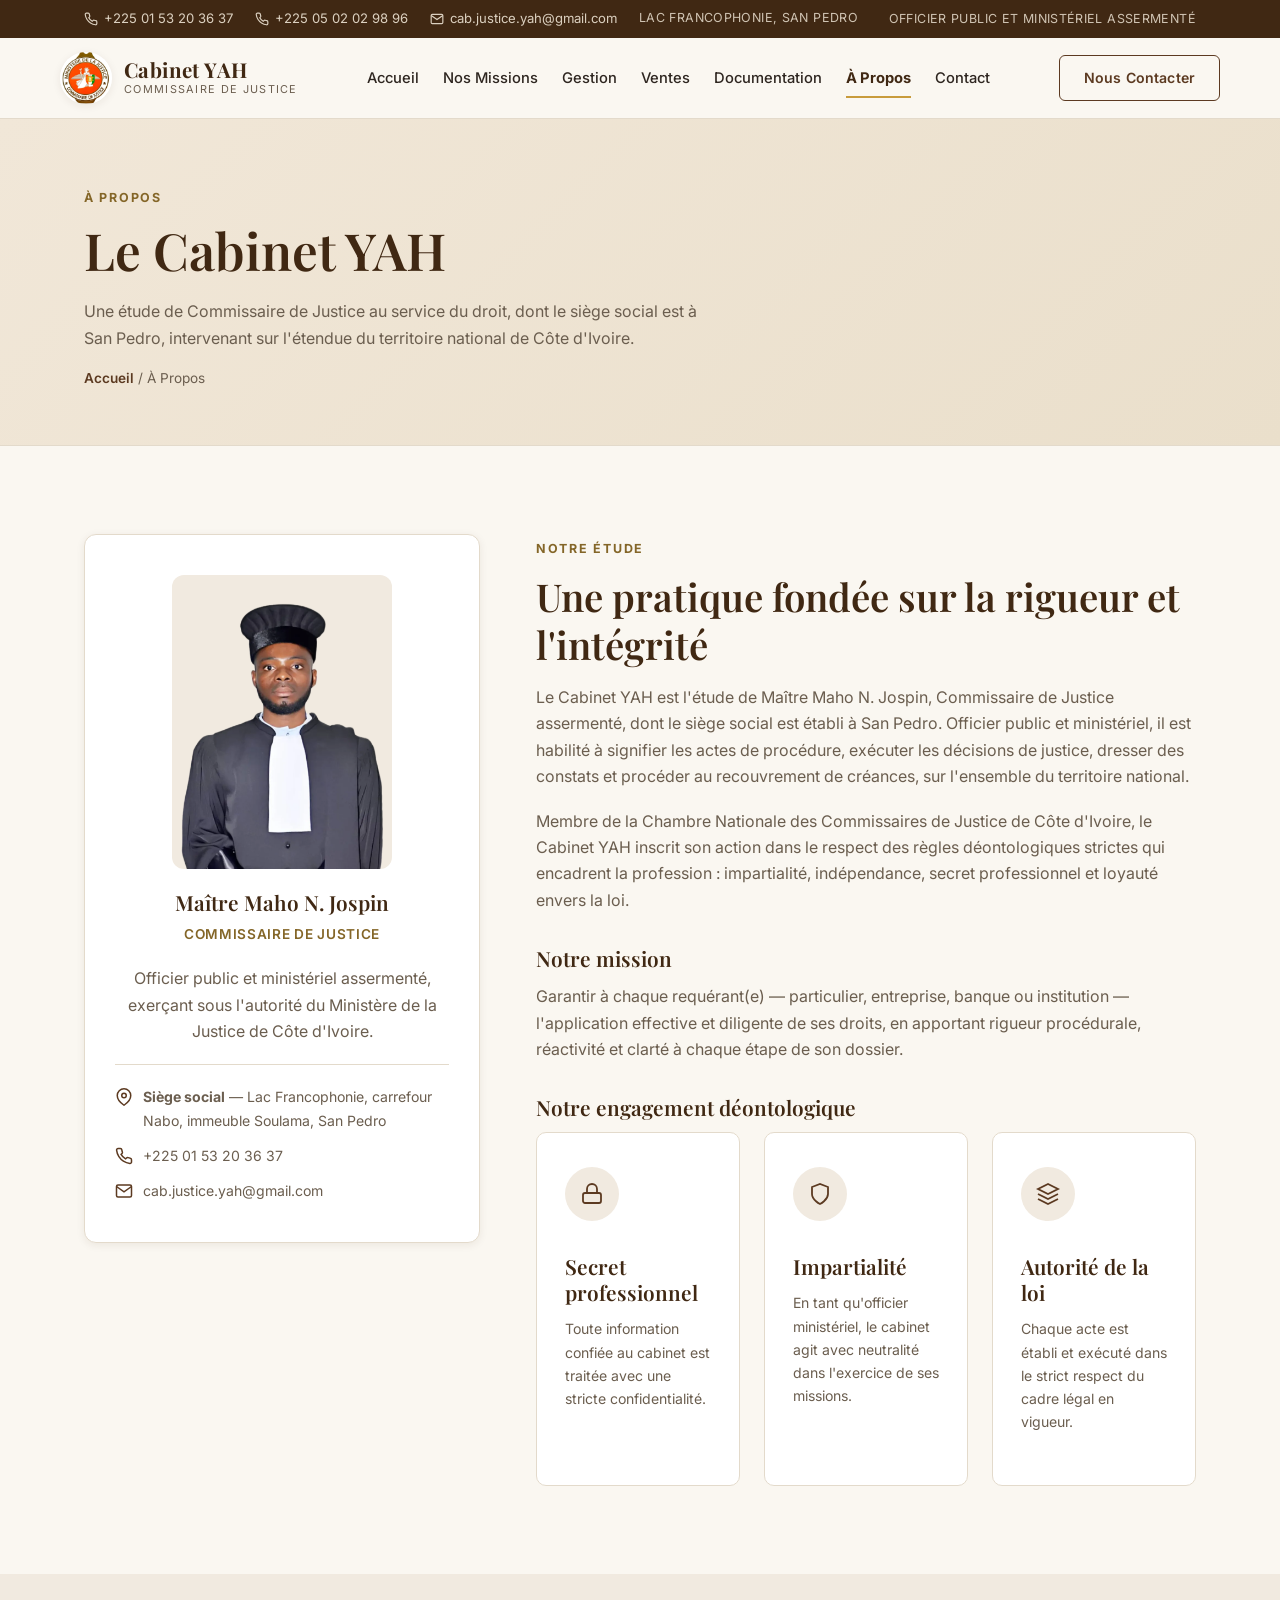
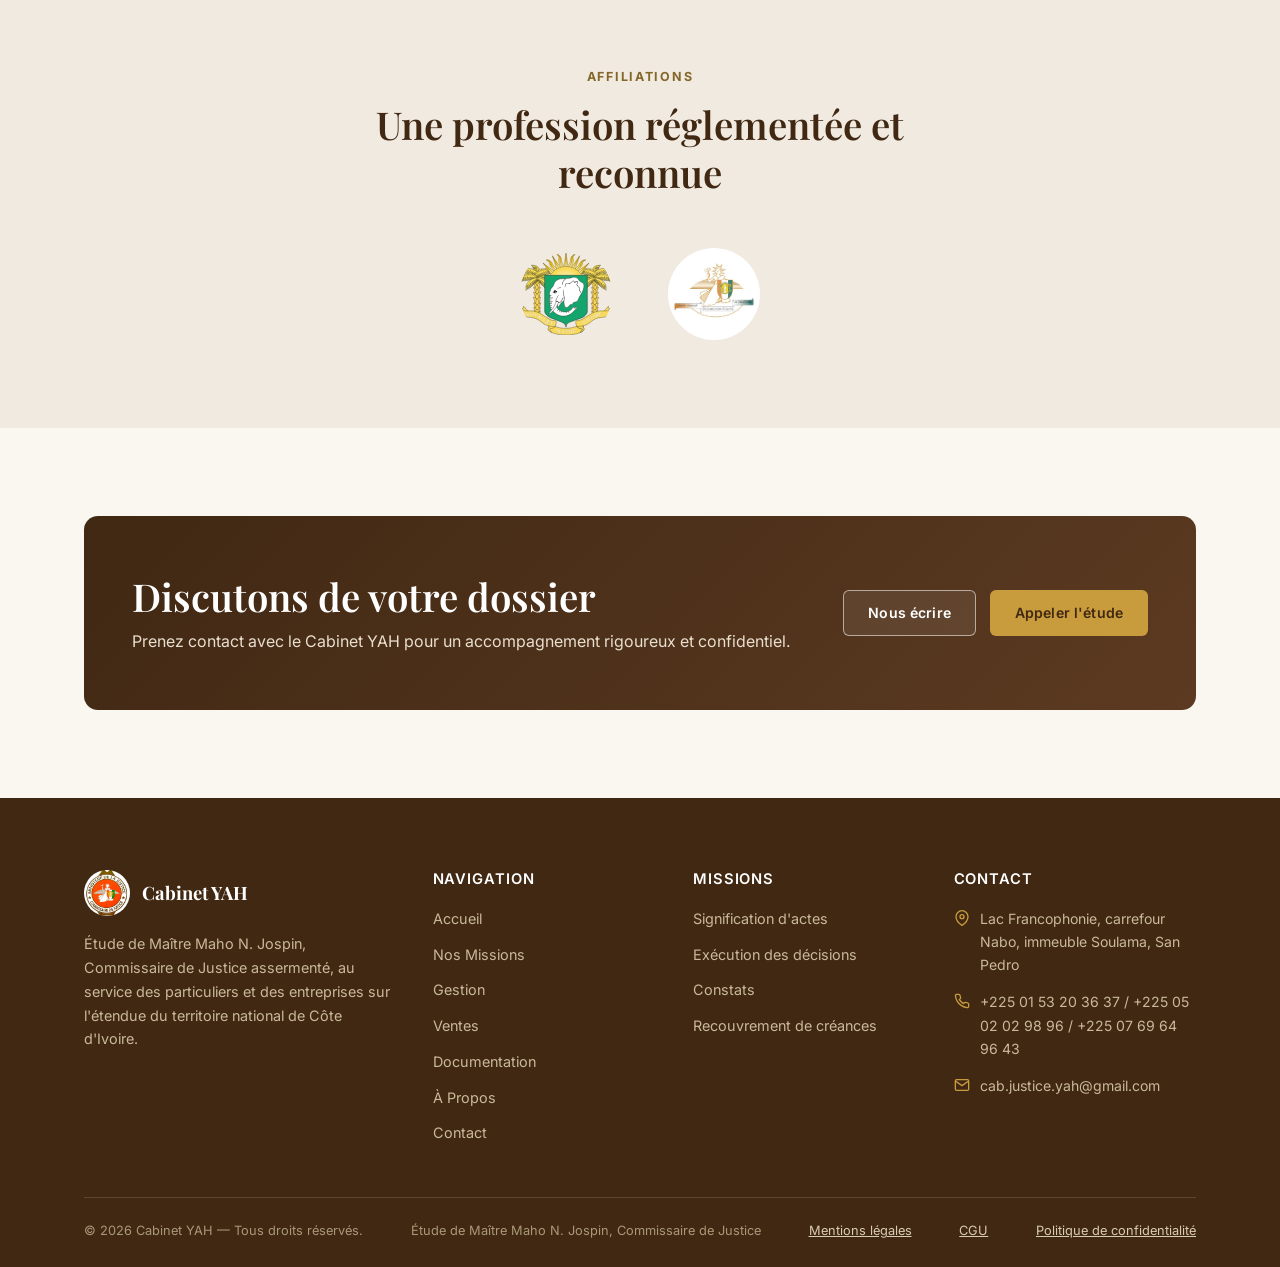
==== commit 6b6e9ade: "Bascule les URLs canoniques vers le nom de domaine cabinetyah.com Remplace https://othni07.github.io" ====
--- a/a-propos.html
+++ b/a-propos.html
@@ -11,13 +11,13 @@
 <meta property="og:locale" content="fr_CI">
 <meta property="og:title" content="À Propos — Maître Maho N. Jospin, Commissaire de Justice | Cabinet YAH">
 <meta property="og:description" content="Le Cabinet YAH, dirigé par Maître Maho N. Jospin, Commissaire de Justice assermenté, membre de la Chambre Nationale, intervient sur toute la Côte d'Ivoire.">
-<meta property="og:image" content="https://othni07.github.io/Cabinet_YAH/assets/img/sceau-ministere-justice.jpeg">
-<meta property="og:url" content="https://othni07.github.io/Cabinet_YAH/a-propos.html">
+<meta property="og:image" content="https://cabinetyah.com/assets/img/sceau-ministere-justice.jpeg">
+<meta property="og:url" content="https://cabinetyah.com/a-propos.html">
 <meta name="twitter:card" content="summary_large_image">
 <meta name="twitter:title" content="À Propos — Maître Maho N. Jospin, Commissaire de Justice | Cabinet YAH">
 <meta name="twitter:description" content="Le Cabinet YAH, dirigé par Maître Maho N. Jospin, Commissaire de Justice assermenté, membre de la Chambre Nationale, intervient sur toute la Côte d'Ivoire.">
-<meta name="twitter:image" content="https://othni07.github.io/Cabinet_YAH/assets/img/sceau-ministere-justice.jpeg">
-<link rel="canonical" href="https://othni07.github.io/Cabinet_YAH/a-propos.html">
+<meta name="twitter:image" content="https://cabinetyah.com/assets/img/sceau-ministere-justice.jpeg">
+<link rel="canonical" href="https://cabinetyah.com/a-propos.html">
 
 <link rel="preconnect" href="https://fonts.googleapis.com">
 <link rel="preconnect" href="https://fonts.gstatic.com" crossorigin>
@@ -252,6 +252,9 @@
     <div class="footer__bottom">
       <span>© <span id="year"></span> Cabinet YAH — Tous droits réservés.</span>
       <span>Étude de Maître Maho N. Jospin, Commissaire de Justice</span>
+      <a href="mentions-legales.html">Mentions légales</a>
+      <a href="cgu.html">CGU</a>
+      <a href="confidentialite.html">Politique de confidentialité</a>
     </div>
   </div>
 </footer>
--- a/css/style.css
+++ b/css/style.css
@@ -954,6 +954,8 @@
   flex-wrap: wrap;
   gap: 10px;
 }
+.footer__bottom a { color: var(--color-footer-text); text-decoration: underline; }
+.footer__bottom a:hover { color: var(--color-accent); }
 
 /* ---------- Reveal animation ---------- */
 .reveal { opacity: 0; transform: translateY(18px); transition: opacity 0.6s ease, transform 0.6s ease; }
